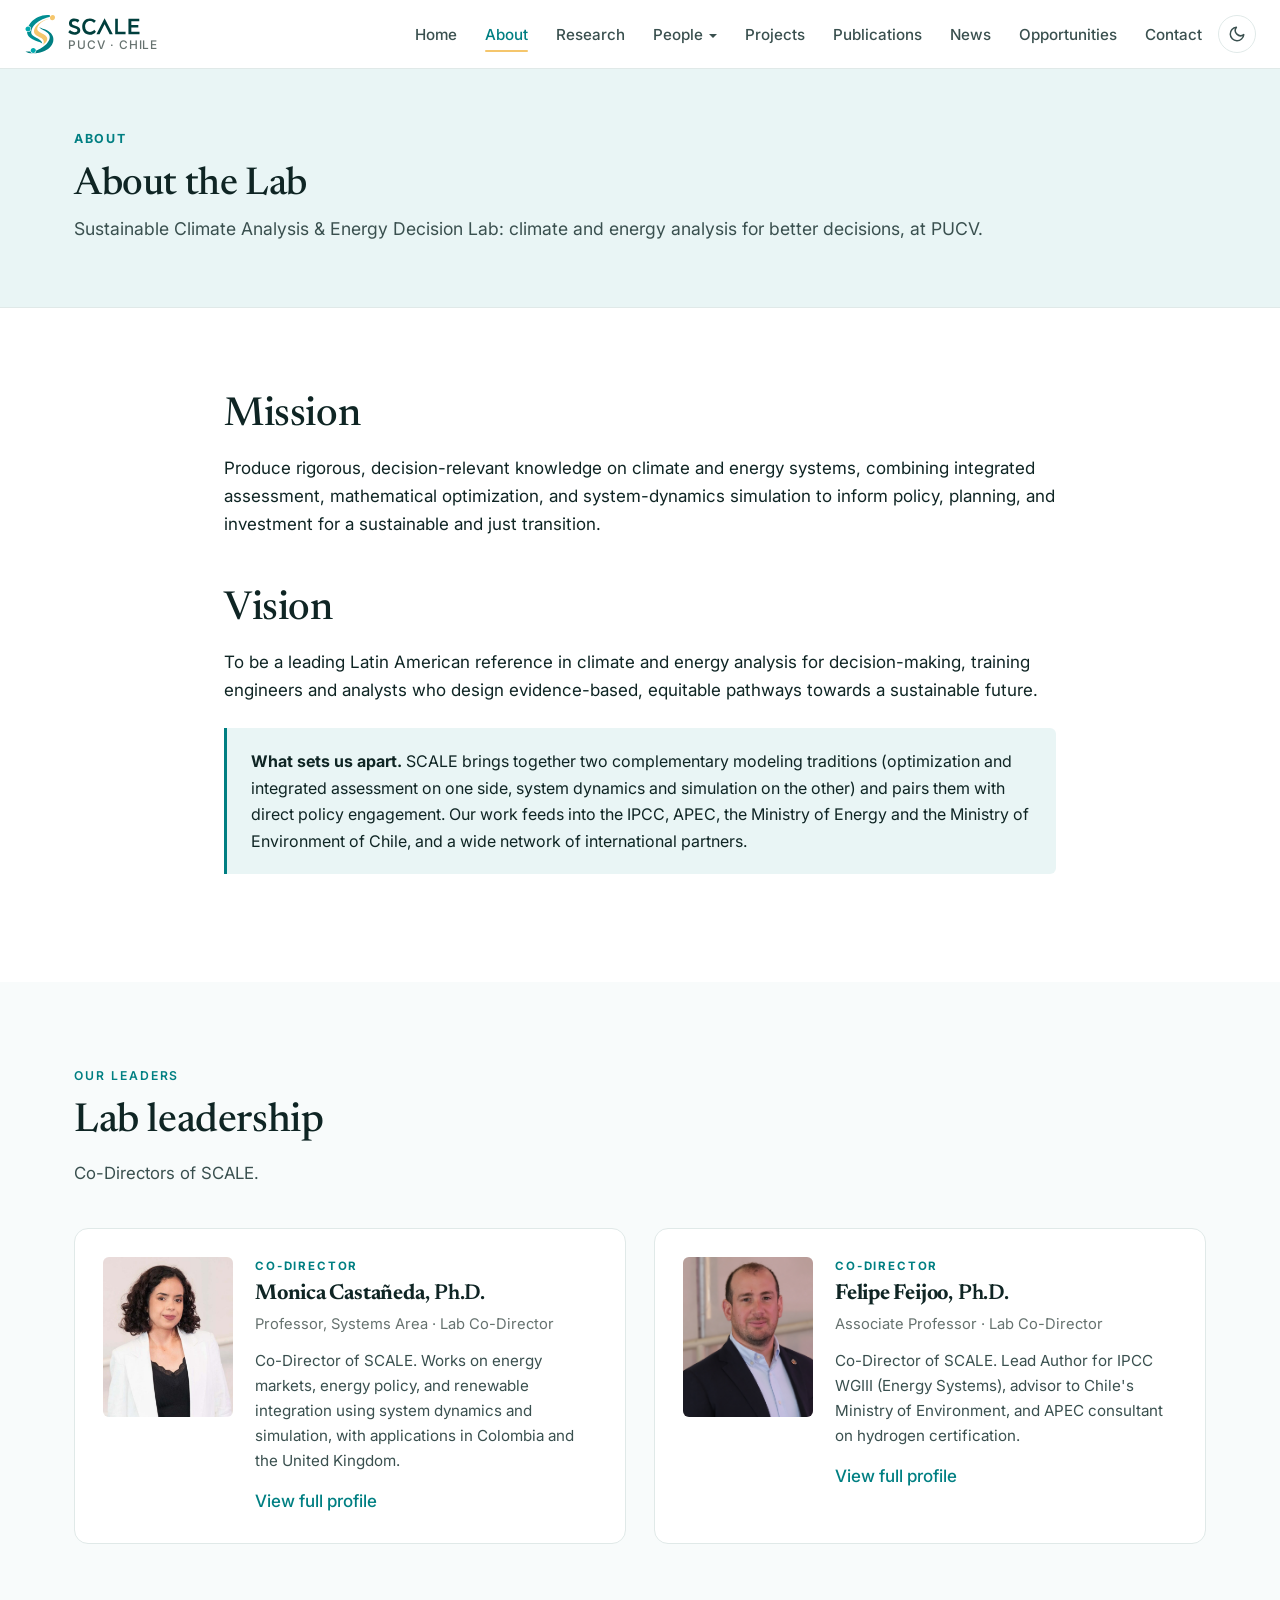
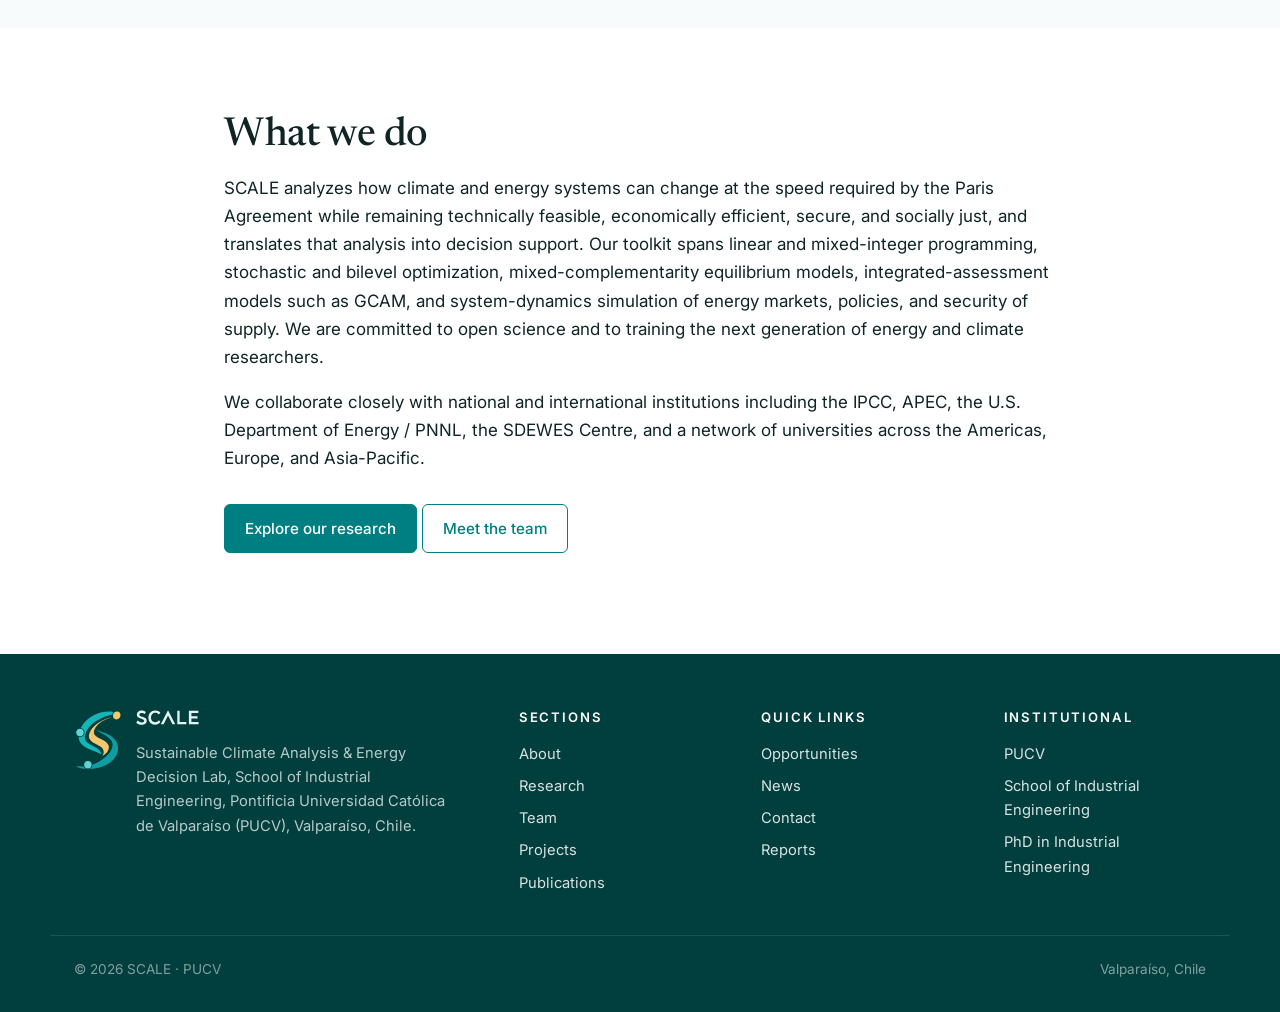
==== about.html @ 0c789cd9 "Compact collaborator/visiting cards; simplify Joaquín's title" ====
<!DOCTYPE html>
<html lang="en">
<head>
  <meta charset="UTF-8" />
  <meta http-equiv="X-UA-Compatible" content="IE=edge" />
  <meta name="viewport" content="width=device-width, initial-scale=1.0" />
  <script>/* Apply the saved or system theme before first paint */(function(){var t;try{t=localStorage.getItem("scale-theme")}catch(e){}if(t!=="light"&&t!=="dark"){t=window.matchMedia&&matchMedia("(prefers-color-scheme: dark)").matches?"dark":"light"}document.documentElement.setAttribute("data-theme",t)})();</script>
  <title>About | SCALE</title>
  <meta name="description" content="About SCALE (Sustainable Climate Analysis &amp; Energy Decision Lab): mission, vision, and leadership." />
  <link rel="icon" type="image/svg+xml" href="assets/images/favicon.svg" />
  <link rel="icon" type="image/png" sizes="32x32" href="assets/images/favicon-32.png" />
  <link rel="apple-touch-icon" href="assets/images/apple-touch-icon.png" />
  <link rel="preconnect" href="https://fonts.googleapis.com" />
  <link rel="preconnect" href="https://fonts.gstatic.com" crossorigin />
  <link href="https://fonts.googleapis.com/css2?family=Newsreader:ital,opsz,wght@0,6..72,400;0,6..72,500;0,6..72,600;1,6..72,400&family=Inter:wght@300;400;500;600;700&family=JetBrains+Mono:wght@400;500&display=swap" rel="stylesheet" />
  <link rel="stylesheet" href="assets/css/style.css?v=20261020b" />
</head>
<body>
<header class="site-header" id="top">
  <nav class="nav" aria-label="Primary">
    <a class="nav-brand" href="index.html">
      <img class="brand-logo only-light" src="assets/images/logo-mark.svg" alt="" aria-hidden="true" /><img class="brand-logo only-dark" src="assets/images/logo-mark-dark.svg" alt="" aria-hidden="true" />
      <span class="brand-block">
        <span class="brand-name"><img class="brand-wordmark only-light" src="assets/images/wordmark.svg" alt="SCALE" /><img class="brand-wordmark only-dark" src="assets/images/wordmark-dark.svg" alt="SCALE" /></span>
        <span class="brand-sub">PUCV · Chile</span>
      </span>
    </a>
    <button class="nav-toggle" id="nav-toggle" aria-expanded="false" aria-controls="nav-menu" aria-label="Open menu">
      <span></span><span></span><span></span>
    </button>
    <ul class="nav-menu" id="nav-menu">
      <li><a href="index.html">Home</a></li>
      <li><a href="about.html">About</a></li>
      <li><a href="research.html">Research</a></li>
      <li class="has-sub"><a href="team.html" aria-haspopup="true">People<span class="caret" aria-hidden="true"></span></a>
        <ul class="nav-sub">
          <li><a href="team.html">Team</a></li>
          <li><a href="team.html?view=collaborators">Collaborators</a></li>
          <li><a href="team.html?view=visiting">Visiting</a></li>
        </ul>
      </li>
      <li><a href="projects.html">Projects</a></li>
      <li><a href="publications.html">Publications</a></li>
      <li><a href="news.html">News</a></li>
      <li><a href="opportunities.html">Opportunities</a></li>
      <li><a href="contact.html">Contact</a></li>
    </ul>
  </nav>
</header>
<main>
<section class="detail-hero"><div class="container">
  <p class="profile-eyebrow">About</p>
  <h1 class="profile-name">About the Lab</h1>
  <p class="profile-title">Sustainable Climate Analysis &amp; Energy Decision Lab: climate and energy analysis for better decisions, at PUCV.</p>
</div></section>

<section class="section"><div class="container container-narrow">
  <h2 class="section-title">Mission</h2>
  <p>Produce rigorous, decision-relevant knowledge on climate and energy systems,
     combining integrated assessment, mathematical optimization, and system-dynamics
     simulation to inform policy, planning, and investment for a sustainable and just
     transition.</p>

  <h2 class="section-title" style="margin-top:48px">Vision</h2>
  <p>To be a leading Latin American reference in climate and energy analysis for
     decision-making, training engineers and analysts who design evidence-based,
     equitable pathways towards a sustainable future.</p>

  <div class="callout">
    <strong>What sets us apart.</strong> SCALE brings together two complementary
    modeling traditions (optimization and integrated assessment on one side, system
    dynamics and simulation on the other) and pairs them with direct policy engagement. Our work feeds into the IPCC, APEC, the Ministry of Energy
    and the Ministry of Environment of Chile, and a wide network of international partners.
  </div>
</div></section>

<section class="section section-alt"><div class="container">
  <div class="section-head">
    <p class="section-eyebrow">Our leaders</p>
    <h2 class="section-title">Lab leadership</h2>
    <p class="section-sub">Co-Directors of SCALE.</p>
  </div>
  <div id="leadership" class="leadership"></div>
</div></section>

<section class="section"><div class="container container-narrow">
  <h2 class="section-title">What we do</h2>
  <p>SCALE analyzes how climate and energy systems can change at the speed required by
     the Paris Agreement while remaining technically feasible, economically efficient,
     secure, and socially just, and translates that analysis into decision support. Our
     toolkit spans linear and mixed-integer programming, stochastic and bilevel
     optimization, mixed-complementarity equilibrium models, integrated-assessment models
     such as GCAM, and system-dynamics simulation of energy markets, policies, and security
     of supply. We are committed
     to open science and to training the next generation of energy and climate
     researchers.</p>
  <p>We collaborate closely with national and international institutions including the
     IPCC, APEC, the U.S. Department of Energy / PNNL, the SDEWES Centre, and a network
     of universities across the Americas, Europe, and Asia-Pacific.</p>
  <p style="margin-top:32px">
    <a class="btn btn-primary" href="research.html">Explore our research</a>
    <a class="btn" href="team.html">Meet the team</a>
  </p>
</div></section>
</main>
<footer class="site-footer">
  <div class="container footer-grid">
    <div class="footer-brand">
      <img class="footer-logo" src="assets/images/logo-mark-dark.svg" alt="" aria-hidden="true" />
      <div>
        <h3><img class="footer-wordmark" src="assets/images/wordmark-dark.svg" alt="SCALE" /></h3>
        <p>Sustainable Climate Analysis &amp; Energy Decision Lab, School of Industrial Engineering, Pontificia Universidad Católica de Valparaíso (PUCV), Valparaíso, Chile.</p>
      </div>
    </div>
    <div>
      <h3>Sections</h3>
      <ul class="foot-links">
        <li><a href="about.html">About</a></li>
        <li><a href="research.html">Research</a></li>
        <li><a href="team.html">Team</a></li>
        <li><a href="projects.html">Projects</a></li>
        <li><a href="publications.html">Publications</a></li>
      </ul>
    </div>
    <div>
      <h3>Quick links</h3>
      <ul class="foot-links">
        <li><a href="opportunities.html">Opportunities</a></li>
        <li><a href="news.html">News</a></li>
        <li><a href="contact.html">Contact</a></li>
        <li><a href="reports.html">Reports</a></li>
      </ul>
    </div>
    <div>
      <h3>Institutional</h3>
      <ul class="foot-links">
        <li><a href="https://www.pucv.cl/" target="_blank" rel="noopener">PUCV</a></li>
        <li><a href="http://eii.pucv.cl/" target="_blank" rel="noopener">School of Industrial Engineering</a></li>
        <li><a href="https://eii.pucv.cl/estudia-con-nosotros/postgrado/doctorado-en-ingenieria-industrial/" target="_blank" rel="noopener">PhD in Industrial Engineering</a></li>
      </ul>
    </div>
  </div>
  <div class="container foot-bottom">
    <span>© <span id="year"></span> SCALE · PUCV</span>
    <span>Valparaíso, Chile</span>
  </div>
</footer>
<a href="#top" class="to-top" id="to-top" aria-label="Back to top">↑</a>
<script src="assets/js/main.js?v=20261020b"></script>
<script src="assets/js/renderers.js?v=20261020b"></script><script>ECSRender.leadership("#leadership");</script>
</body></html>
---- assets/css/style.css ----
/* =========================================================================
   SCALE — main stylesheet
   Modern · minimalist · academic. Palette taken from the SCALE logo:
   deep teal ink, turquoise ribbons and a gold accent. No frameworks;
   vanilla CSS only.
   ========================================================================= */

:root {
  /* Brand palette — pulled from the SCALE logo */
  --brand:        #007F82;     /* turquoise (lower ribbon) — links, buttons */
  --brand-700:    #005E61;     /* hover / dark */
  --brand-900:    #003F3D;     /* deep teal from the wordmark — footer, ink */
  --brand-bright: #00AAAE;     /* light turquoise (nodes) — decorative only */
  --brand-50:     #E9F5F5;     /* tinted backgrounds */
  --brand-100:    #CDE9E9;
  --gold:         #F5C66C;     /* gold ribbon — decorative accents */
  --accent:       #00686B;     /* secondary teal for tags / pills */
  --accent-amber: #8C6214;     /* darkened gold, readable as text on white */

  /* Neutrals (slightly teal-tinted) */
  --ink:          #0F2524;     /* body copy */
  --ink-soft:     #3A504F;     /* secondary copy */
  --ink-muted:    #66726F;
  --line:         #E0E9E8;
  --bg:           #FFFFFF;
  --bg-alt:       #F8FBFB;
  --bg-tint:      #F2F7F7;

  /* Surfaces that need their own value in dark mode */
  --on-brand:     #FFFFFF;     /* text on brand-coloured buttons */
  --header-bg:    rgba(255,255,255,0.96);
  --footer-bg:    var(--brand-900);
  --code-bg:      #0F2524;
  --code-ink:     #E1ECEB;
  --status-active: #0E6B45;

  /* Typography */
  --serif: "Newsreader", Georgia, "Times New Roman", serif;
  --sans:  "Inter", -apple-system, BlinkMacSystemFont, "Segoe UI", Roboto, Oxygen, Cantarell, sans-serif;
  --mono:  "JetBrains Mono", ui-monospace, SFMono-Regular, Menlo, monospace;

  /* Layout */
  --container: 1180px;
  --container-narrow: 880px;
  --radius: 6px;
  --radius-lg: 14px;
  --shadow-sm: 0 1px 2px rgba(15, 37, 36, 0.04), 0 1px 3px rgba(15, 37, 36, 0.06);
  --shadow:    0 4px 14px rgba(15, 37, 36, 0.06), 0 1px 3px rgba(15, 37, 36, 0.04);
}

/* Dark theme. The inline script in each page's <head> sets data-theme on
   <html> from the visitor's saved choice or their system preference. */
:root[data-theme="dark"] {
  color-scheme: dark;
  --brand:        #3CC2C5;
  --brand-700:    #7BD9DB;
  --brand-50:     #12302F;
  --brand-100:    #1C4443;
  --accent:       #5FD3D5;
  --accent-amber: #F5C66C;

  --ink:          #E3EEED;
  --ink-soft:     #B4C6C4;
  --ink-muted:    #8DA19F;
  --line:         #233A39;
  --bg:           #0E1A1A;
  --bg-alt:       #112120;
  --bg-tint:      #172A29;

  --on-brand:     #062625;
  --header-bg:    rgba(14,26,26,0.94);
  --footer-bg:    #072423;
  --code-bg:      #071312;
  --code-ink:     #D5E6E4;
  --status-active: #5FD39A;

  --shadow-sm: 0 1px 2px rgba(0,0,0,0.30), 0 1px 3px rgba(0,0,0,0.25);
  --shadow:    0 4px 14px rgba(0,0,0,0.35), 0 1px 3px rgba(0,0,0,0.25);
}
:root { color-scheme: light; }

/* Dark-mode tweaks for a few decorative surfaces. */
:root[data-theme="dark"] .self { background: linear-gradient(transparent 62%, rgba(60,194,197,0.22) 62%); }
:root[data-theme="dark"] .hero-art-circle { background: radial-gradient(circle at 35% 30%, rgba(20,181,184,0.16), transparent 62%); }
:root[data-theme="dark"] .hero-art-circle::before,
:root[data-theme="dark"] .hero-art-circle::after { border-color: rgba(60,194,197,0.22); }

/* Logo artwork: each image exists in a light and a dark version. */
.only-dark { display: none !important; }
:root[data-theme="dark"] .only-light { display: none !important; }
:root[data-theme="dark"] .only-dark  { display: block !important; }

/* =========================================================================
   Reset & base
   ========================================================================= */
* { box-sizing: border-box; }
html { -webkit-text-size-adjust: 100%; scroll-behavior: smooth; }
body {
  margin: 0;
  background: var(--bg);
  color: var(--ink);
  font-family: var(--sans);
  font-size: 17px;
  line-height: 1.65;
  -webkit-font-smoothing: antialiased;
  text-rendering: optimizeLegibility;
}
img { max-width: 100%; display: block; }
a { color: var(--brand); text-decoration: none; transition: color 0.15s ease; }
a:hover { color: var(--brand-700); text-decoration: underline; text-underline-offset: 3px; }
button { font: inherit; cursor: pointer; }
code, pre { font-family: var(--mono); font-size: 0.92em; }
code { background: var(--bg-tint); padding: 0.1em 0.4em; border-radius: 3px; }

h1, h2, h3, h4, h5 {
  font-family: var(--serif);
  font-weight: 500;
  letter-spacing: -0.01em;
  color: var(--ink);
  line-height: 1.2;
  margin: 0 0 0.5em;
}
h1 { font-size: clamp(2.2rem, 4.2vw + 0.5rem, 3.6rem); font-weight: 500; }
h2 { font-size: clamp(1.7rem, 2vw + 0.7rem, 2.3rem); }
h3 { font-size: clamp(1.25rem, 0.7vw + 1rem, 1.5rem); font-weight: 600; }
h4 { font-size: 1.1rem; font-weight: 600; }
p { margin: 0 0 1em; }

.container { max-width: var(--container); margin: 0 auto; padding: 0 24px; }
.container-narrow { max-width: var(--container-narrow); margin: 0 auto; padding: 0 24px; }

/* In-prose bold for the lab leadership names. The JS adds <strong class="lead-name"> too. */
.lead-name, strong.lead-name { font-weight: 700; color: var(--ink); }

/* =========================================================================
   Site header / nav
   ========================================================================= */
.site-header {
  position: sticky; top: 0; z-index: 60;
  background: var(--header-bg);
  backdrop-filter: saturate(140%) blur(8px);
  -webkit-backdrop-filter: saturate(140%) blur(8px);
  border-bottom: 1px solid var(--line);
}
.nav {
  display: flex; align-items: center; justify-content: space-between;
  gap: 16px; padding: 14px 24px;
}
.nav-brand {
  display: flex; align-items: center; gap: 12px;
  color: var(--ink); text-decoration: none;
}
.nav-brand:hover { text-decoration: none; color: var(--brand); }
.brand-logo { width: 32px; height: 40px; flex: 0 0 32px; }
.brand-block { display: flex; flex-direction: column; line-height: 1.15; }
.brand-name {
  font-family: var(--sans); font-weight: 700;
  font-size: 1.15rem; letter-spacing: 0.12em; color: var(--brand-900);
}
.brand-wordmark { display: block; height: 17px; width: auto; margin: 2px 0 4px; }
.brand-sub {
  font-size: 0.74rem; color: var(--ink-muted); letter-spacing: 0.08em;
  text-transform: uppercase; font-weight: 500;
}

.nav-menu {
  order: 2;
  display: flex; gap: 28px; list-style: none; margin: 0 0 0 auto; padding: 0;
}
.nav-menu a {
  color: var(--ink-soft); font-weight: 500; font-size: 0.95rem;
  padding: 6px 0; position: relative;
  text-decoration: none;
}
.nav-menu a:hover { color: var(--brand); }
.nav-menu a.is-active { color: var(--brand); }
.nav-menu a.is-active::after {
  content: ""; position: absolute; left: 0; right: 0; bottom: -2px;
  height: 2px; background: var(--gold); border-radius: 2px;
}
/* "People" dropdown (Team / Collaborators / Visiting) */
.nav-menu .has-sub { position: relative; }
.nav-menu .caret {
  display: inline-block; margin-left: 6px; vertical-align: 2px;
  border: 4px solid transparent; border-top-color: currentColor; border-bottom: 0;
}
.nav-sub {
  position: absolute; top: calc(100% + 10px); left: -16px; z-index: 60;
  min-width: 180px; margin: 0; padding: 8px 0; list-style: none;
  background: var(--bg); border: 1px solid var(--line); border-radius: 8px;
  box-shadow: var(--shadow-sm);
  opacity: 0; visibility: hidden; transform: translateY(4px);
  transition: opacity 0.15s ease, transform 0.15s ease, visibility 0.15s;
}
.nav-sub::before {
  content: ""; position: absolute; left: 0; right: 0; top: -12px; height: 12px;
}
.has-sub:hover > .nav-sub,
.has-sub:focus-within > .nav-sub { opacity: 1; visibility: visible; transform: none; }
.nav-menu .nav-sub a { display: block; padding: 8px 16px; white-space: nowrap; }
.nav-menu .nav-sub a.is-active::after { display: none; }

.theme-toggle {
  order: 3;
  width: 38px; height: 38px; flex: 0 0 38px;
  display: grid; place-items: center; padding: 0;
  background: transparent; color: var(--ink-soft);
  border: 1px solid var(--line); border-radius: 50%;
  transition: color 0.15s ease, border-color 0.15s ease, background 0.15s ease;
}
.theme-toggle:hover { color: var(--brand); border-color: var(--brand); }
.theme-toggle svg { width: 18px; height: 18px; }
.theme-toggle .icon-sun { display: none; }
:root[data-theme="dark"] .theme-toggle .icon-sun  { display: block; }
:root[data-theme="dark"] .theme-toggle .icon-moon { display: none; }

.nav-toggle {
  display: none; width: 38px; height: 38px;
  background: transparent; border: 1px solid var(--line); border-radius: 6px;
  padding: 0; align-items: center; justify-content: center;
}
.nav-toggle span {
  display: block; width: 18px; height: 2px; background: var(--ink); margin: 2px 0;
}

@media (max-width: 900px) {
  .nav-toggle { display: flex; flex-direction: column; order: 1; }
  .theme-toggle { order: 0; margin-left: auto; }
  .nav-menu {
    position: absolute; top: 100%; left: 0; right: 0;
    flex-direction: column; gap: 0; padding: 8px 0;
    background: var(--bg); border-bottom: 1px solid var(--line);
    box-shadow: var(--shadow-sm);
    transform: translateY(-12px); opacity: 0; pointer-events: none;
    transition: opacity 0.15s ease, transform 0.15s ease;
  }
  .nav-menu.open { opacity: 1; transform: translateY(0); pointer-events: auto; }
  .nav-menu li { border-top: 1px solid var(--line); }
  .nav-menu a { display: block; padding: 14px 24px; }
  .nav-sub {
    position: static; min-width: 0; padding: 0;
    background: transparent; border: 0; border-radius: 0; box-shadow: none;
    opacity: 1; visibility: visible; transform: none;
  }
  .nav-sub::before { display: none; }
  .nav-menu .nav-sub a { padding: 12px 24px 12px 44px; }
}

/* =========================================================================
   Hero
   ========================================================================= */
.hero {
  position: relative;
  padding: 88px 0 72px;
  overflow: hidden;
  background:
    linear-gradient(180deg, var(--brand-50) 0%, transparent 80%),
    radial-gradient(1200px 500px at 90% -10%, rgba(0, 127, 130, 0.10), transparent 70%);
}
.hero-grid {
  display: grid;
  grid-template-columns: minmax(0, 1.4fr) minmax(0, 1fr);
  gap: 60px; align-items: center;
}
.hero-eyebrow {
  display: inline-flex; align-items: center; gap: 8px;
  font-size: 0.78rem; letter-spacing: 0.14em; text-transform: uppercase;
  color: var(--brand); font-weight: 600;
  background: rgba(0,127,130,0.07); padding: 6px 12px; border-radius: 999px;
  margin-bottom: 22px;
}
.hero-eyebrow::before {
  content: ""; width: 6px; height: 6px; border-radius: 50%; background: var(--gold);
}
.hero h1 {
  font-size: clamp(2.4rem, 4.8vw, 3.8rem);
  letter-spacing: -0.02em; margin: 0 0 16px;
}
.hero-wordmark { display: block; height: 0.82em; width: auto; margin-bottom: 4px; }
.hero h1 .lab-mark {
  color: var(--brand); display: block;
  font-size: 0.46em; line-height: 1.25; letter-spacing: -0.005em; margin-top: 10px;
}
.hero-lede {
  font-size: 1.18rem; color: var(--ink-soft); margin-bottom: 28px;
  max-width: 56ch;
}
.hero-actions { display: flex; flex-wrap: wrap; gap: 12px; }
.hero-art {
  display: flex; align-items: center; justify-content: center;
  position: relative;
}
.hero-art-circle {
  width: min(420px, 100%); aspect-ratio: 1; border-radius: 50%;
  background: radial-gradient(circle at 35% 30%, rgba(245,198,108,0.22), transparent 60%);
  display: grid; place-items: center;
  position: relative;
}
.hero-art-circle::before, .hero-art-circle::after {
  content: ""; position: absolute; inset: 0; border-radius: 50%;
  border: 1px solid rgba(0,127,130,0.18);
}
.hero-art-circle::after { inset: -28px; border-style: dashed; opacity: 0.6; }
.hero-art-logo { width: 62%; height: 62%; object-fit: contain; }

@media (max-width: 880px) {
  .hero { padding: 56px 0 48px; }
  .hero-grid { grid-template-columns: 1fr; gap: 36px; }
  .hero-art-circle { width: min(280px, 80%); }
}

/* =========================================================================
   Buttons
   ========================================================================= */
.btn {
  display: inline-flex; align-items: center; gap: 8px;
  padding: 11px 20px; border-radius: var(--radius);
  background: transparent; color: var(--brand);
  border: 1px solid var(--brand); font-weight: 500; font-size: 0.95rem;
  text-decoration: none;
  transition: background 0.15s ease, color 0.15s ease, transform 0.15s ease;
}
.btn:hover { background: var(--brand); color: var(--on-brand); text-decoration: none; }
.btn-primary { background: var(--brand); color: var(--on-brand); }
.btn-primary:hover { background: var(--brand-700); color: var(--on-brand); }
.btn-ghost { border-color: var(--line); color: var(--ink-soft); }
.btn-ghost:hover { background: var(--bg-tint); color: var(--ink); border-color: var(--ink-soft); }
.btn-sm { padding: 8px 14px; font-size: 0.88rem; }

/* =========================================================================
   Sections
   ========================================================================= */
.section { padding: 84px 0; }
.section-alt { background: var(--bg-alt); }
.section-tint { background: var(--brand-50); }
.section-head { margin-bottom: 40px; max-width: 760px; }
.section-eyebrow {
  font-size: 0.76rem; letter-spacing: 0.16em; text-transform: uppercase;
  color: var(--brand); font-weight: 600; margin: 0 0 12px;
}
.section-title {
  margin: 0 0 14px; font-size: clamp(1.8rem, 2vw + 0.9rem, 2.5rem);
}
.section-sub { color: var(--ink-soft); font-size: 1.05rem; max-width: 70ch; }
.sub-title {
  font-family: var(--serif); font-weight: 600; font-size: 1.35rem;
  margin: 32px 0 16px; color: var(--ink);
}

@media (max-width: 700px) {
  .section { padding: 60px 0; }
}

/* =========================================================================
   Stats strip
   ========================================================================= */
.stats {
  display: grid; grid-auto-flow: column; grid-auto-columns: 1fr;
  gap: 0; border-top: 1px solid var(--line); border-bottom: 1px solid var(--line);
  background: var(--bg);
}
.stat {
  padding: 28px 20px; text-align: center; border-right: 1px solid var(--line);
}
.stat:last-child { border-right: none; }
.stat-value {
  font-family: var(--serif); font-size: 2.2rem; font-weight: 600;
  color: var(--brand); line-height: 1;
}
.stat-label {
  margin-top: 8px; font-size: 0.82rem; color: var(--ink-muted);
  letter-spacing: 0.04em; text-transform: uppercase;
}
@media (max-width: 700px) {
  .stats { grid-template-columns: repeat(2, 1fr); grid-auto-flow: row; }
  .stat:nth-child(2n) { border-right: none; }
  .stat:not(:nth-last-child(-n+2)) { border-bottom: 1px solid var(--line); }
}

/* =========================================================================
   Cards (research areas, projects, members)
   ========================================================================= */
.cards {
  display: grid; grid-template-columns: repeat(auto-fit, minmax(280px, 1fr));
  gap: 24px;
}
.team-section .cards { grid-template-columns: repeat(auto-fill, minmax(280px, 1fr)); }
.cards.cols-3 { grid-template-columns: repeat(3, 1fr); }
.cards.cols-2 { grid-template-columns: repeat(2, 1fr); }
@media (max-width: 900px) { .cards.cols-3, .cards.cols-2 { grid-template-columns: 1fr; } }

.card {
  background: var(--bg);
  border: 1px solid var(--line);
  border-radius: var(--radius-lg);
  padding: 26px;
  transition: transform 0.18s ease, box-shadow 0.18s ease, border-color 0.18s ease;
  display: flex; flex-direction: column;
  position: relative; overflow: hidden;
}
.card:hover { box-shadow: var(--shadow); transform: translateY(-2px); border-color: var(--brand-100); }
.card a { color: inherit; }
.card a:hover { text-decoration: none; color: var(--brand); }

.card h4 {
  font-family: var(--serif); font-size: 1.25rem; font-weight: 600;
  margin: 6px 0 10px; line-height: 1.3;
}
.card p { color: var(--ink-soft); font-size: 0.97rem; margin: 0 0 12px; }

.card-meta { display: flex; align-items: center; gap: 10px; flex-wrap: wrap; }
.tag {
  display: inline-flex; align-items: center;
  font-size: 0.72rem; font-weight: 600; letter-spacing: 0.06em; text-transform: uppercase;
  color: var(--brand); background: var(--brand-50);
  padding: 4px 10px; border-radius: 999px;
}
.tag.tag-accent { color: var(--accent); background: rgba(0, 104, 107, 0.10); }
.tag.tag-amber  { color: var(--accent-amber); background: rgba(245, 198, 108, 0.24); }
.tag.tag-neutral { color: var(--ink-muted); background: var(--bg-tint); }

.status {
  font-size: 0.72rem; font-weight: 600; padding: 3px 10px; border-radius: 999px;
  letter-spacing: 0.05em; text-transform: uppercase;
}
.status-active   { color: var(--status-active); background: rgba(14, 107, 69, 0.10); }
.status-done     { color: var(--ink-muted); background: var(--bg-tint); }
.status-review   { color: var(--accent-amber); background: rgba(245, 198, 108, 0.24); }
.status-example  { color: #6B5B95; background: rgba(107, 91, 149, 0.10); }

.pill {
  display: inline-flex; align-items: center;
  font-size: 0.72rem; font-weight: 600;
  padding: 3px 8px; border-radius: 4px;
  background: var(--bg-tint); color: var(--ink-muted);
  border: 1px solid var(--line);
}
.pill.deg-phd { color: var(--brand); background: var(--brand-50); border-color: var(--brand-100); }
.pill.deg-msc { color: var(--accent); background: rgba(0, 104, 107, 0.08); border-color: rgba(0, 104, 107, 0.20); }

.card .card-foot {
  margin-top: auto; padding-top: 14px;
  display: flex; gap: 14px; align-items: center;
}
.card .readmore {
  display: inline-flex; align-items: center; gap: 4px;
  color: var(--brand); font-weight: 500; font-size: 0.9rem;
  text-decoration: none;
}
.card .readmore:hover { color: var(--brand-700); }
.card .readmore::after { content: "→"; transition: transform 0.15s ease; }
.card:hover .readmore::after { transform: translateX(3px); }

/* Research-area cards: a small accent stripe at the top */
.area-card { border-top: 3px solid var(--brand); padding-top: 22px; }
.area-card .area-count {
  font-size: 0.85rem; color: var(--ink-muted); margin-bottom: 8px;
}

/* Project cards */
.project-card .card-head-top {
  display: flex; justify-content: space-between; align-items: flex-start;
  gap: 12px; margin-bottom: 8px;
}
.project-card .card-src { font-size: 0.85rem; color: var(--ink-muted); margin: 0 0 8px; }
.project-card .card-tagline {
  font-size: 0.97rem; color: var(--ink); font-weight: 500;
  margin: 0 0 10px; line-height: 1.45;
}
.project-card .card-abstract {
  font-size: 0.9rem; color: var(--ink-soft); margin: 0 0 8px;
  line-height: 1.55;
}
.project-card .card-team-count {
  font-size: 0.82rem; color: var(--ink-muted);
  margin: 8px 0 0; padding-top: 8px;
  border-top: 1px dashed var(--line);
}
.project-card .card-team-count strong { color: var(--brand); }

/* Research-area cards */
.area-card .area-tagline {
  font-size: 0.97rem; color: var(--ink); font-weight: 500;
  margin: 0 0 10px; line-height: 1.45;
}
.area-card .area-desc {
  font-size: 0.9rem; color: var(--ink-soft); margin: 0 0 12px;
  line-height: 1.55;
}
.area-card .area-methods {
  margin: 8px 0 4px; padding-top: 10px;
  border-top: 1px dashed var(--line);
  font-size: 0.82rem;
}
.area-card .area-methods-label {
  display: block; color: var(--ink-muted); font-weight: 600;
  letter-spacing: 0.04em; text-transform: uppercase;
  font-size: 0.72rem; margin-bottom: 6px;
}

/* Member cards — extra fields for students/alumni */
.member-card .member-thesis {
  font-size: 0.85rem; color: var(--ink-soft);
  margin: 10px 0 6px; line-height: 1.5;
  padding-top: 10px; border-top: 1px dashed var(--line);
  text-align: left;
}
.member-card .member-thesis strong { color: var(--ink); }
.member-card .member-now {
  font-size: 0.82rem; color: var(--ink-muted);
  margin: 6px 0 0; line-height: 1.5; text-align: left;
}
.member-card .member-now strong { color: var(--brand); }
.member-card .member-topics {
  font-size: 0.82rem; color: var(--ink-muted);
  margin: 8px 0 0; padding-top: 8px;
  border-top: 1px dashed var(--line);
}

/* Member cards */
.member-card { text-align: center; padding: 24px 20px; }
.member-photo {
  width: 110px; height: 110px; border-radius: 50%; object-fit: cover;
  margin: 0 auto 14px; background: var(--bg-tint);
  border: 2px solid var(--brand-50);
}
.member-photo-fallback {
  display: grid; place-items: center; color: var(--brand);
  font-family: var(--serif); font-size: 2.2rem; font-weight: 500;
}
.member-card h4 { margin: 4px 0 4px; font-size: 1.1rem; }
.member-role {
  font-size: 0.78rem; letter-spacing: 0.06em; text-transform: uppercase;
  color: var(--ink-muted); font-weight: 600;
}
.member-affil { font-size: 0.88rem; color: var(--ink-soft); margin-top: 8px; }

/* Compact cards (Collaborators / Visiting views) */
.team-section .cards.cards-compact {
  grid-template-columns: repeat(auto-fill, minmax(200px, 1fr)); gap: 16px;
}
.cards-compact .member-card { padding: 16px 14px; }
.cards-compact .member-photo { width: 64px; height: 64px; margin-bottom: 10px; }
.cards-compact .member-photo-fallback { font-size: 1.4rem; }
.cards-compact .member-card h4 { font-size: 0.98rem; }
.cards-compact .member-role { font-size: 0.7rem; }
.cards-compact .member-affil { font-size: 0.8rem; margin-top: 6px; }
.cards-compact .member-card .member-topics { font-size: 0.76rem; }
.cards-compact .card-foot { padding-top: 10px; }
.cards-compact .readmore { font-size: 0.82rem; }

/* =========================================================================
   Leadership block (home)
   ========================================================================= */
.leadership {
  display: grid; grid-template-columns: repeat(2, 1fr); gap: 28px;
}
@media (max-width: 800px) { .leadership { grid-template-columns: 1fr; } }
.leader {
  display: grid; grid-template-columns: 130px 1fr; gap: 22px;
  padding: 28px; border: 1px solid var(--line); border-radius: var(--radius-lg);
  background: var(--bg);
}
.leader-photo {
  width: 130px; height: 160px; border-radius: var(--radius);
  object-fit: cover; background: var(--bg-tint);
}
.leader-photo-fallback {
  display: grid; place-items: center;
  font-family: var(--serif); color: var(--brand);
  font-size: 2.6rem; font-weight: 500;
}
.leader-role {
  font-size: 0.72rem; letter-spacing: 0.16em; text-transform: uppercase;
  color: var(--brand); font-weight: 700; margin: 0 0 6px;
}
.leader-name { font-size: 1.35rem; font-family: var(--serif); font-weight: 600; margin: 0 0 4px; }
.leader-title { font-size: 0.92rem; color: var(--ink-muted); margin: 0 0 12px; }
.leader-bio { font-size: 0.95rem; color: var(--ink-soft); margin: 0 0 14px; }
.leader a { font-weight: 500; }
@media (max-width: 540px) {
  .leader { grid-template-columns: 1fr; text-align: left; }
  .leader-photo { width: 110px; height: 130px; }
}

/* =========================================================================
   Tabs (publications / projects / supervision filters)
   ========================================================================= */
.tabs {
  display: flex; flex-wrap: wrap; gap: 4px;
  border-bottom: 1px solid var(--line);
  margin-bottom: 24px;
}
.tab {
  background: transparent; border: none;
  padding: 10px 16px; font-size: 0.95rem; color: var(--ink-soft);
  font-weight: 500; border-bottom: 2px solid transparent;
  margin-bottom: -1px; cursor: pointer;
}
.tab:hover { color: var(--brand); }
.tab.is-active { color: var(--brand); border-bottom-color: var(--brand); }
.tabs .grants-count, .tabs .pub-count {
  margin-left: auto; align-self: center;
  font-size: 0.85rem; color: var(--ink-muted);
}

/* =========================================================================
   Publications
   ========================================================================= */
.pub-filters {
  display: flex; flex-wrap: wrap; gap: 12px; align-items: center;
  margin: 14px 0 24px;
}
.pub-filters input, .pub-filters select {
  font: inherit; font-size: 0.95rem; padding: 9px 12px;
  border: 1px solid var(--line); border-radius: var(--radius);
  background: var(--bg); color: var(--ink);
  min-width: 140px;
}
.pub-filters input { flex: 1 1 320px; }
.pub-filters input:focus, .pub-filters select:focus {
  outline: none; border-color: var(--brand); box-shadow: 0 0 0 3px var(--brand-50);
}
.pub-count { font-size: 0.88rem; color: var(--ink-muted); }

.pub-subsection { margin-top: 32px; }
.pub-subsection-note { color: var(--ink-soft); font-size: 0.95rem; margin: -6px 0 16px; }

.pub-year-group { margin-bottom: 22px; }
.pub-year-group h3 {
  font-family: var(--sans); font-size: 0.85rem; font-weight: 700;
  color: var(--ink-muted); letter-spacing: 0.12em; text-transform: uppercase;
  border-top: 1px solid var(--line); padding-top: 12px; margin: 0 0 14px;
}
.pub-item {
  border-left: 3px solid var(--line); padding: 8px 0 8px 18px;
  margin-bottom: 14px;
  transition: border-color 0.15s ease;
}
.pub-item.is-open { border-left-color: var(--brand); }
.pub-title { margin: 0 0 4px; }
.pub-title-btn {
  background: none; border: none; padding: 0; text-align: left;
  font-family: var(--serif); font-size: 1.05rem; font-weight: 500;
  color: var(--ink); line-height: 1.4; width: 100%;
  display: flex; align-items: flex-start; gap: 8px;
}
.pub-title-btn:hover { color: var(--brand); }
.pub-caret {
  display: inline-block; width: 18px; flex: 0 0 18px;
  color: var(--ink-muted); font-weight: 600;
}
.pub-authors { margin: 4px 0 2px; font-size: 0.95rem; color: var(--ink-soft); }
.pub-venue   { margin: 0; font-size: 0.9rem; color: var(--ink-muted); }
.pub-venue em { font-style: italic; }
.pub-badges { display: inline-flex; gap: 6px; margin-bottom: 4px; }
.pub-badges .pill { font-size: 0.7rem; padding: 2px 8px; }
.pub-detail { margin-top: 12px; padding: 14px; background: var(--bg-tint); border-radius: var(--radius); }
.pub-abstract { margin: 0 0 8px; font-size: 0.95rem; color: var(--ink-soft); }
.pub-abstract-missing { color: var(--ink-muted); font-style: italic; }
.pub-keywords { margin: 8px 0 12px; }
.pub-keywords .kw {
  display: inline-block; font-size: 0.74rem; color: var(--ink-soft);
  background: var(--bg); padding: 2px 8px; border-radius: 999px;
  margin-right: 4px; margin-bottom: 4px;
  border: 1px solid var(--line);
}
.pub-detail-links { display: flex; flex-wrap: wrap; gap: 14px; margin: 8px 0; font-size: 0.9rem; }
.pub-link { font-weight: 500; }
.pub-links { margin-top: 8px; }
.pub-links button {
  background: var(--bg); border: 1px solid var(--line); border-radius: var(--radius);
  padding: 6px 12px; font-size: 0.85rem; color: var(--ink-soft);
}
.pub-links button:hover { border-color: var(--brand); color: var(--brand); }
.pub-bibtex {
  display: none; margin-top: 8px; background: var(--code-bg); color: var(--code-ink);
  padding: 14px; border-radius: var(--radius); overflow-x: auto;
  font-size: 0.82rem;
}
.pub-bibtex.open { display: block; }
.pub-bibtex pre { margin: 0; white-space: pre; }
.pub-empty, .loading {
  color: var(--ink-muted); font-style: italic; padding: 12px 0;
}
.self {
  font-weight: 700; color: var(--ink);
  background: linear-gradient(transparent 60%, var(--brand-50) 60%);
  padding: 0 2px;
}

/* =========================================================================
   Profile / detail pages (member, project, area)
   ========================================================================= */
.detail-hero {
  background: var(--brand-50);
  padding: 60px 0 48px; border-bottom: 1px solid var(--line);
}
.breadcrumb {
  font-size: 0.85rem; color: var(--ink-muted); margin-bottom: 16px;
}
.breadcrumb a { color: var(--ink-muted); }
.breadcrumb a:hover { color: var(--brand); }

.profile-grid {
  display: grid; grid-template-columns: 220px 1fr; gap: 40px;
  align-items: start; margin-bottom: 8px;
}
@media (max-width: 700px) { .profile-grid { grid-template-columns: 1fr; gap: 24px; } }
.profile-photo {
  width: 220px; height: 280px; border-radius: var(--radius-lg);
  object-fit: cover; background: var(--bg);
  border: 1px solid var(--line);
}
.profile-photo-fallback {
  display: grid; place-items: center;
  font-family: var(--serif); color: var(--brand);
  font-size: 3.6rem; font-weight: 500;
}
.profile-eyebrow {
  font-size: 0.78rem; letter-spacing: 0.14em; text-transform: uppercase;
  color: var(--brand); font-weight: 700;
}
.profile-name { margin: 8px 0 6px; font-size: 2.4rem; font-weight: 500; }
.profile-title { color: var(--ink-soft); font-size: 1.1rem; margin: 0 0 16px; }
.profile-meta {
  display: flex; flex-wrap: wrap; gap: 8px 18px;
  font-size: 0.92rem; color: var(--ink-soft);
  margin-bottom: 16px;
}
.profile-meta strong { color: var(--ink); }

.detail-body {
  display: grid; grid-template-columns: minmax(0, 2fr) minmax(0, 1fr);
  gap: 56px; margin-top: 24px;
}
@media (max-width: 900px) { .detail-body { grid-template-columns: 1fr; gap: 36px; } }
.detail-body h3 { margin-top: 32px; }
.detail-body h3:first-child { margin-top: 0; }
.aside-block {
  background: var(--bg-alt); border: 1px solid var(--line);
  border-radius: var(--radius-lg); padding: 22px;
  margin-bottom: 18px; font-size: 0.95rem;
}
.aside-block h4 {
  font-family: var(--sans); font-size: 0.78rem;
  letter-spacing: 0.14em; text-transform: uppercase;
  color: var(--ink-muted); font-weight: 700; margin: 0 0 10px;
}
.aside-block ul { padding: 0; margin: 0; list-style: none; }
.aside-block li { padding: 4px 0; }
.aside-block li + li { border-top: 1px solid var(--line); }

/* objectives / methodology lists in body */
.bullets { padding-left: 20px; margin: 0 0 16px; }
.bullets li { margin: 6px 0; }

/* =========================================================================
   Footer
   ========================================================================= */
.site-footer {
  background: var(--footer-bg);
  color: rgba(255,255,255,0.72);
  padding: 56px 0 32px;
  margin-top: 0;
}
.site-footer h3 {
  color: #fff; font-family: var(--sans); font-weight: 600;
  font-size: 0.82rem; letter-spacing: 0.14em; text-transform: uppercase;
  margin: 0 0 16px;
}
.site-footer a { color: rgba(255,255,255,0.85); }
.site-footer a:hover { color: #fff; }
.footer-grid {
  display: grid; grid-template-columns: 2fr 1fr 1fr 1fr; gap: 40px;
  padding-bottom: 32px; border-bottom: 1px solid rgba(255,255,255,0.1);
}
@media (max-width: 900px) { .footer-grid { grid-template-columns: 1fr 1fr; } }
@media (max-width: 540px) { .footer-grid { grid-template-columns: 1fr; gap: 28px; } }
.footer-brand {
  display: flex; align-items: flex-start; gap: 14px;
}
.footer-logo { width: 48px; height: 60px; flex: 0 0 48px; }
.footer-wordmark { display: block; height: 15px; width: auto; }
.footer-brand p { color: rgba(255,255,255,0.72); font-size: 0.92rem; margin: 6px 0 0; max-width: 36ch; }
.foot-links { list-style: none; padding: 0; margin: 0; }
.foot-links li { margin-bottom: 8px; font-size: 0.92rem; }
.foot-bottom {
  padding-top: 22px; display: flex; flex-wrap: wrap; gap: 16px;
  justify-content: space-between; font-size: 0.85rem;
  color: rgba(255,255,255,0.5);
}

/* =========================================================================
   Misc
   ========================================================================= */
.to-top {
  position: fixed; right: 20px; bottom: 20px;
  width: 44px; height: 44px; border-radius: 50%;
  background: var(--brand); color: var(--on-brand);
  display: grid; place-items: center;
  text-decoration: none; font-size: 1.2rem;
  box-shadow: var(--shadow);
  opacity: 0; pointer-events: none;
  transition: opacity 0.18s ease, transform 0.18s ease;
}
.to-top:hover { background: var(--brand-700); color: var(--on-brand); text-decoration: none; }
.to-top.visible { opacity: 1; pointer-events: auto; }

.timeline { padding: 0; margin: 0 0 16px; list-style: none; }
.timeline li {
  display: grid; grid-template-columns: 160px 1fr; gap: 22px;
  padding: 12px 0; border-top: 1px solid var(--line);
  font-size: 0.95rem;
}
.tl-when { color: var(--ink-muted); font-weight: 500; }
.tl-what { color: var(--ink); }
@media (max-width: 600px) { .timeline li { grid-template-columns: 1fr; gap: 4px; } }

.divider { border: none; border-top: 1px solid var(--line); margin: 36px 0; }

/* Reveal-on-scroll — only applied to sections that are static in the HTML.
   Dynamically-rendered sections (inside #project-root, #member-root,
   #area-root, #topic-root) are always visible, because the IntersectionObserver
   runs before they exist in the DOM. */
.section { opacity: 0; transform: translateY(12px); transition: opacity 0.5s ease, transform 0.5s ease; }
.section.in-view { opacity: 1; transform: translateY(0); }
.hero { opacity: 1; transform: none; } /* always visible */
#project-root .section,
#member-root  .section,
#area-root    .section,
#topic-root   .section { opacity: 1; transform: none; }

/* Highlighted prose */
.callout {
  padding: 20px 24px; border-left: 3px solid var(--brand);
  background: var(--brand-50); border-radius: 0 var(--radius) var(--radius) 0;
  font-size: 1rem; color: var(--ink);
  margin: 24px 0;
}

/* News / activity items */
.news-item {
  display: grid; grid-template-columns: 140px 1fr; gap: 22px;
  padding: 22px 0; border-top: 1px solid var(--line);
}
.news-item:first-child { border-top: none; padding-top: 0; }
.news-date { color: var(--ink-muted); font-size: 0.88rem; font-weight: 500; }
.news-title { font-family: var(--serif); font-size: 1.2rem; font-weight: 600; margin: 0 0 6px; }
.news-summary { color: var(--ink-soft); font-size: 0.97rem; margin: 0; }
@media (max-width: 600px) { .news-item { grid-template-columns: 1fr; gap: 6px; } }

/* Print-friendly */
@media print {
  .site-header, .site-footer, .to-top, .nav-toggle, .theme-toggle { display: none; }
  body { color: #000; }
  .section { padding: 24px 0; opacity: 1; transform: none; }
}
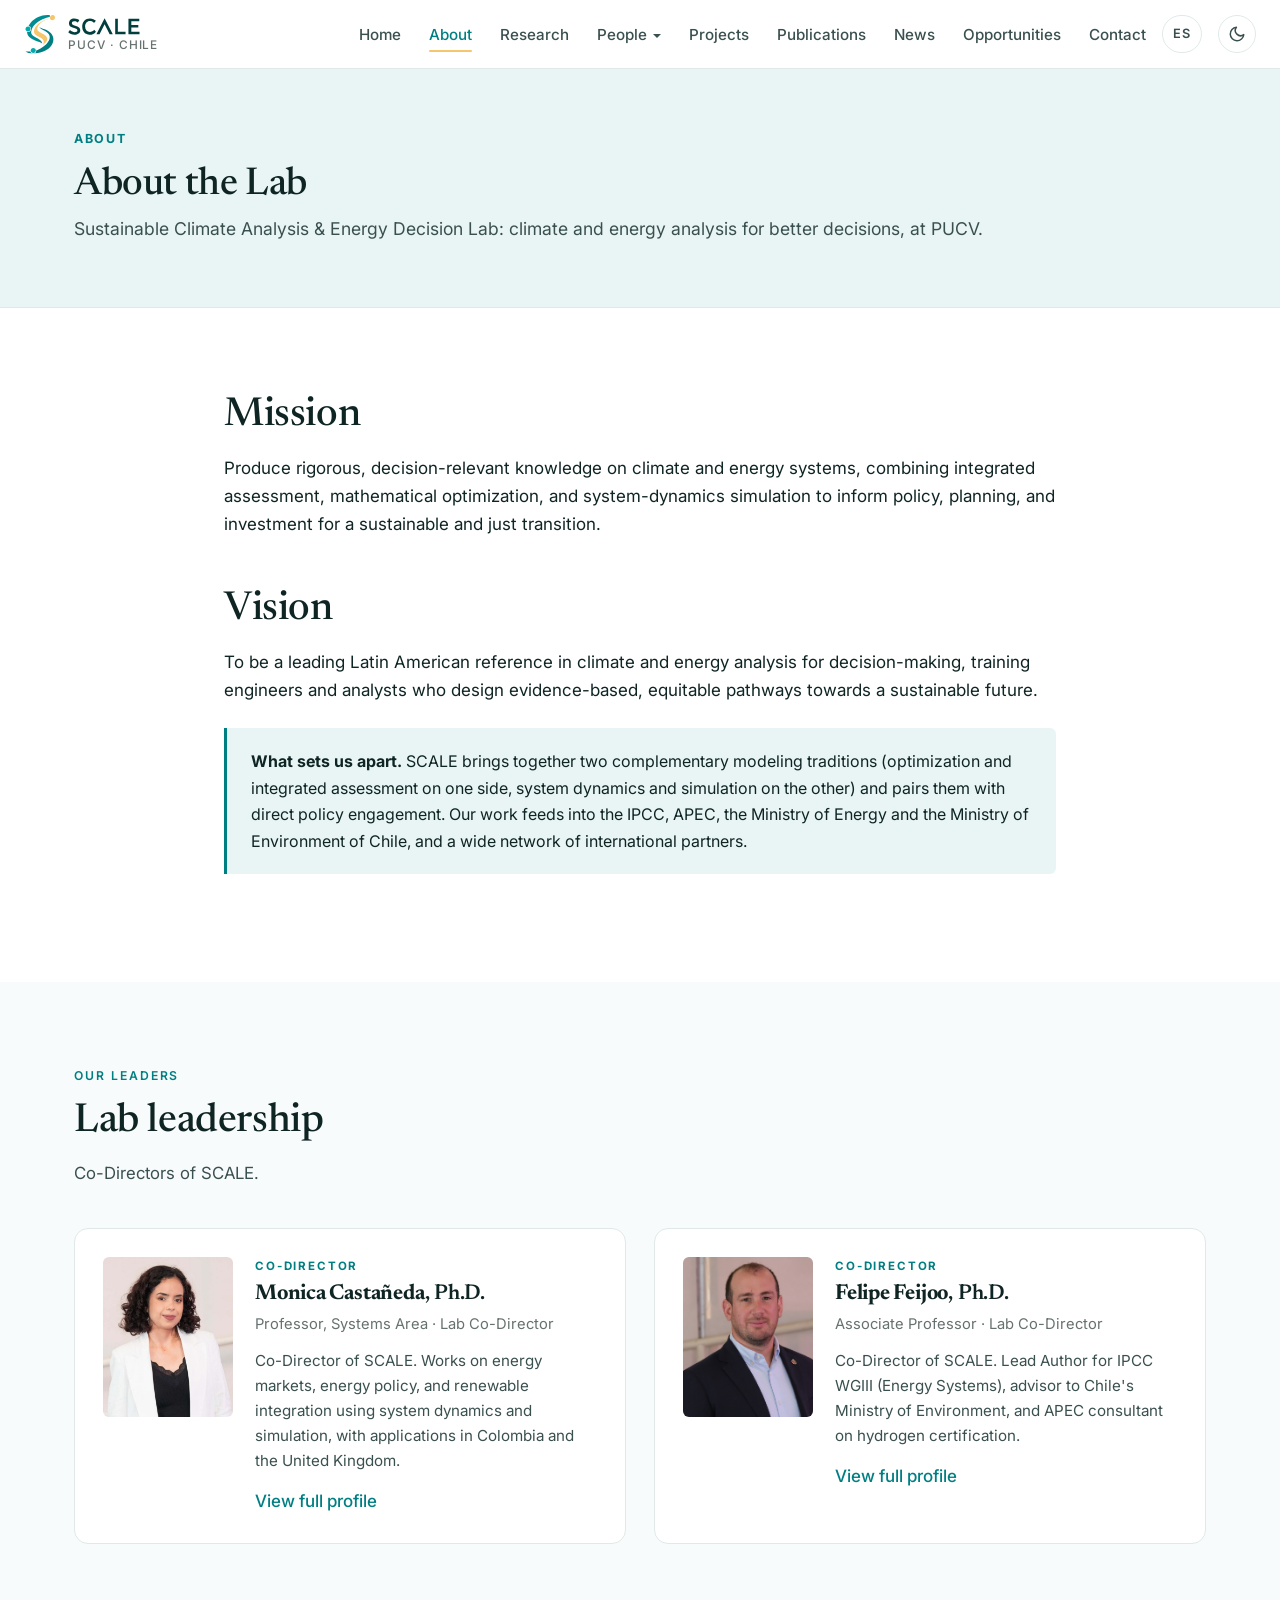
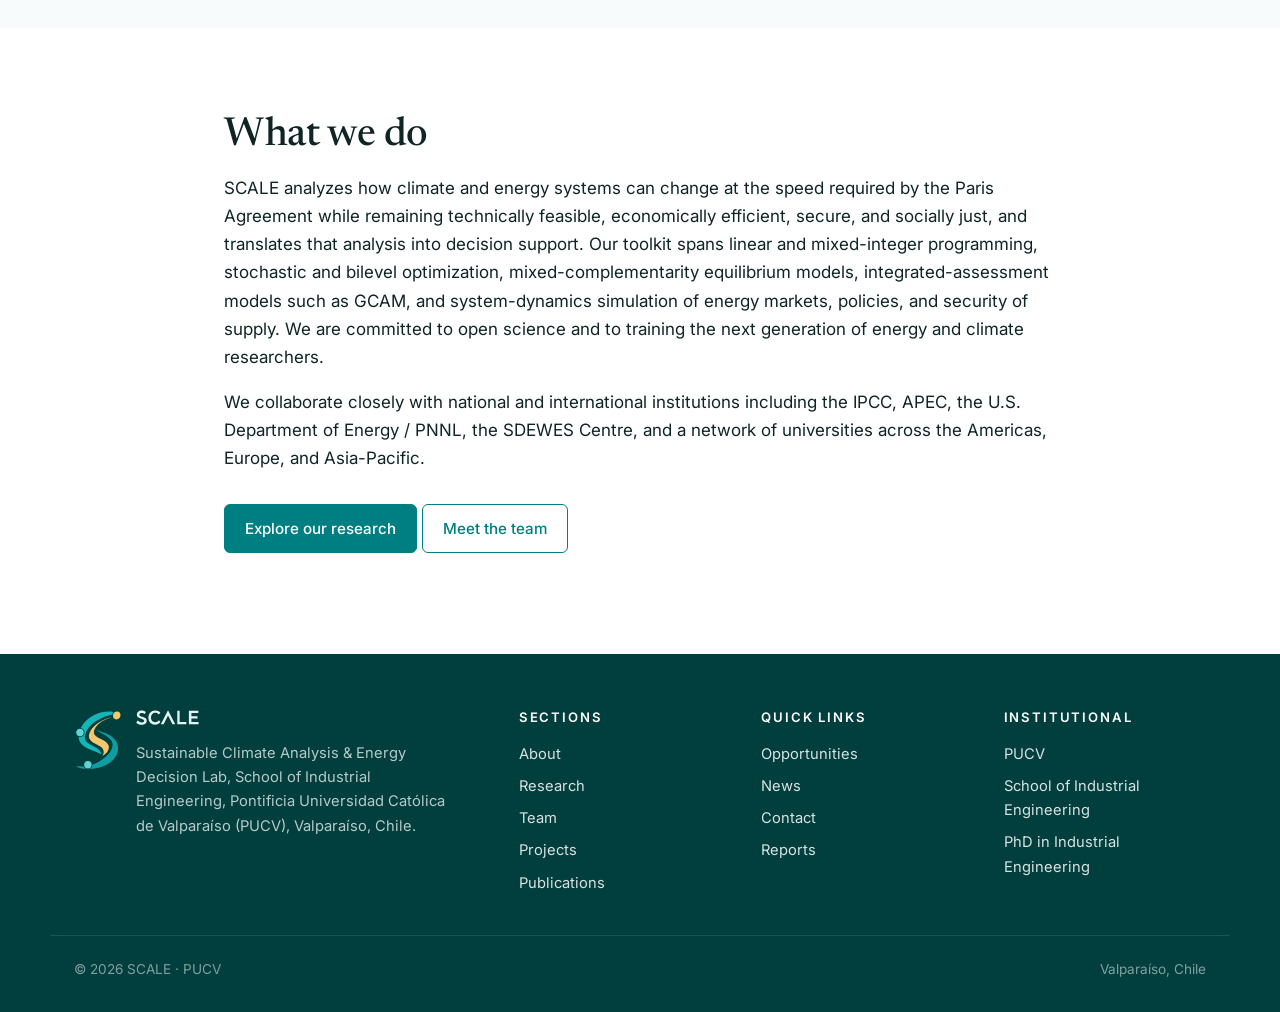
==== commit a5c33210: "Add English/Spanish language toggle - New i18n.js: EN | ES button, interface dictionary, and transla" ====
--- a/about.html
+++ b/about.html
@@ -5,6 +5,7 @@
   <meta http-equiv="X-UA-Compatible" content="IE=edge" />
   <meta name="viewport" content="width=device-width, initial-scale=1.0" />
   <script>/* Apply the saved or system theme before first paint */(function(){var t;try{t=localStorage.getItem("scale-theme")}catch(e){}if(t!=="light"&&t!=="dark"){t=window.matchMedia&&matchMedia("(prefers-color-scheme: dark)").matches?"dark":"light"}document.documentElement.setAttribute("data-theme",t)})();</script>
+  <script>/* Apply the saved language (see i18n.js) */(function(){var l,q=/[?&]lang=(es|en)\b/.exec(location.search);try{if(q)localStorage.setItem("scale-lang",q[1]);l=localStorage.getItem("scale-lang")}catch(e){}if(q)l=q[1];document.documentElement.lang=l==="es"?"es":"en"})();</script>
   <title>About | SCALE</title>
   <meta name="description" content="About SCALE (Sustainable Climate Analysis &amp; Energy Decision Lab): mission, vision, and leadership." />
   <link rel="icon" type="image/svg+xml" href="assets/images/favicon.svg" />
@@ -13,7 +14,7 @@
   <link rel="preconnect" href="https://fonts.googleapis.com" />
   <link rel="preconnect" href="https://fonts.gstatic.com" crossorigin />
   <link href="https://fonts.googleapis.com/css2?family=Newsreader:ital,opsz,wght@0,6..72,400;0,6..72,500;0,6..72,600;1,6..72,400&family=Inter:wght@300;400;500;600;700&family=JetBrains+Mono:wght@400;500&display=swap" rel="stylesheet" />
-  <link rel="stylesheet" href="assets/css/style.css?v=20261020b" />
+  <link rel="stylesheet" href="assets/css/style.css?v=20261020d" />
 </head>
 <body>
 <header class="site-header" id="top">
@@ -146,6 +147,7 @@
   </div>
 </footer>
 <a href="#top" class="to-top" id="to-top" aria-label="Back to top">↑</a>
-<script src="assets/js/main.js?v=20261020b"></script>
-<script src="assets/js/renderers.js?v=20261020b"></script><script>ECSRender.leadership("#leadership");</script>
+<script src="assets/js/main.js?v=20261020d"></script>
+<script src="assets/js/i18n.js?v=20261020d"></script>
+<script src="assets/js/renderers.js?v=20261020d"></script><script>ECSRender.leadership("#leadership");</script>
 </body></html>
--- a/assets/css/style.css
+++ b/assets/css/style.css
@@ -200,6 +200,15 @@
 .nav-menu .nav-sub a { display: block; padding: 8px 16px; white-space: nowrap; }
 .nav-menu .nav-sub a.is-active::after { display: none; }
 
+.lang-toggle {
+  order: 3;
+  height: 38px; min-width: 38px; padding: 0 10px; flex: 0 0 auto;
+  background: transparent; color: var(--ink-soft);
+  border: 1px solid var(--line); border-radius: 19px;
+  font: 600 0.8rem/1 var(--sans); letter-spacing: 0.06em;
+  transition: color 0.15s ease, border-color 0.15s ease;
+}
+.lang-toggle:hover { color: var(--brand); border-color: var(--brand); }
 .theme-toggle {
   order: 3;
   width: 38px; height: 38px; flex: 0 0 38px;
@@ -223,9 +232,10 @@
   display: block; width: 18px; height: 2px; background: var(--ink); margin: 2px 0;
 }
 
-@media (max-width: 900px) {
+@media (max-width: 1180px) {  /* nav: hamburger below this width */
   .nav-toggle { display: flex; flex-direction: column; order: 1; }
-  .theme-toggle { order: 0; margin-left: auto; }
+  .lang-toggle { order: 0; margin-left: auto; }
+  .theme-toggle { order: 0; }
   .nav-menu {
     position: absolute; top: 100%; left: 0; right: 0;
     flex-direction: column; gap: 0; padding: 8px 0;
@@ -852,7 +862,7 @@
 
 /* Print-friendly */
 @media print {
-  .site-header, .site-footer, .to-top, .nav-toggle, .theme-toggle { display: none; }
+  .site-header, .site-footer, .to-top, .nav-toggle, .theme-toggle, .lang-toggle { display: none; }
   body { color: #000; }
   .section { padding: 24px 0; opacity: 1; transform: none; }
 }
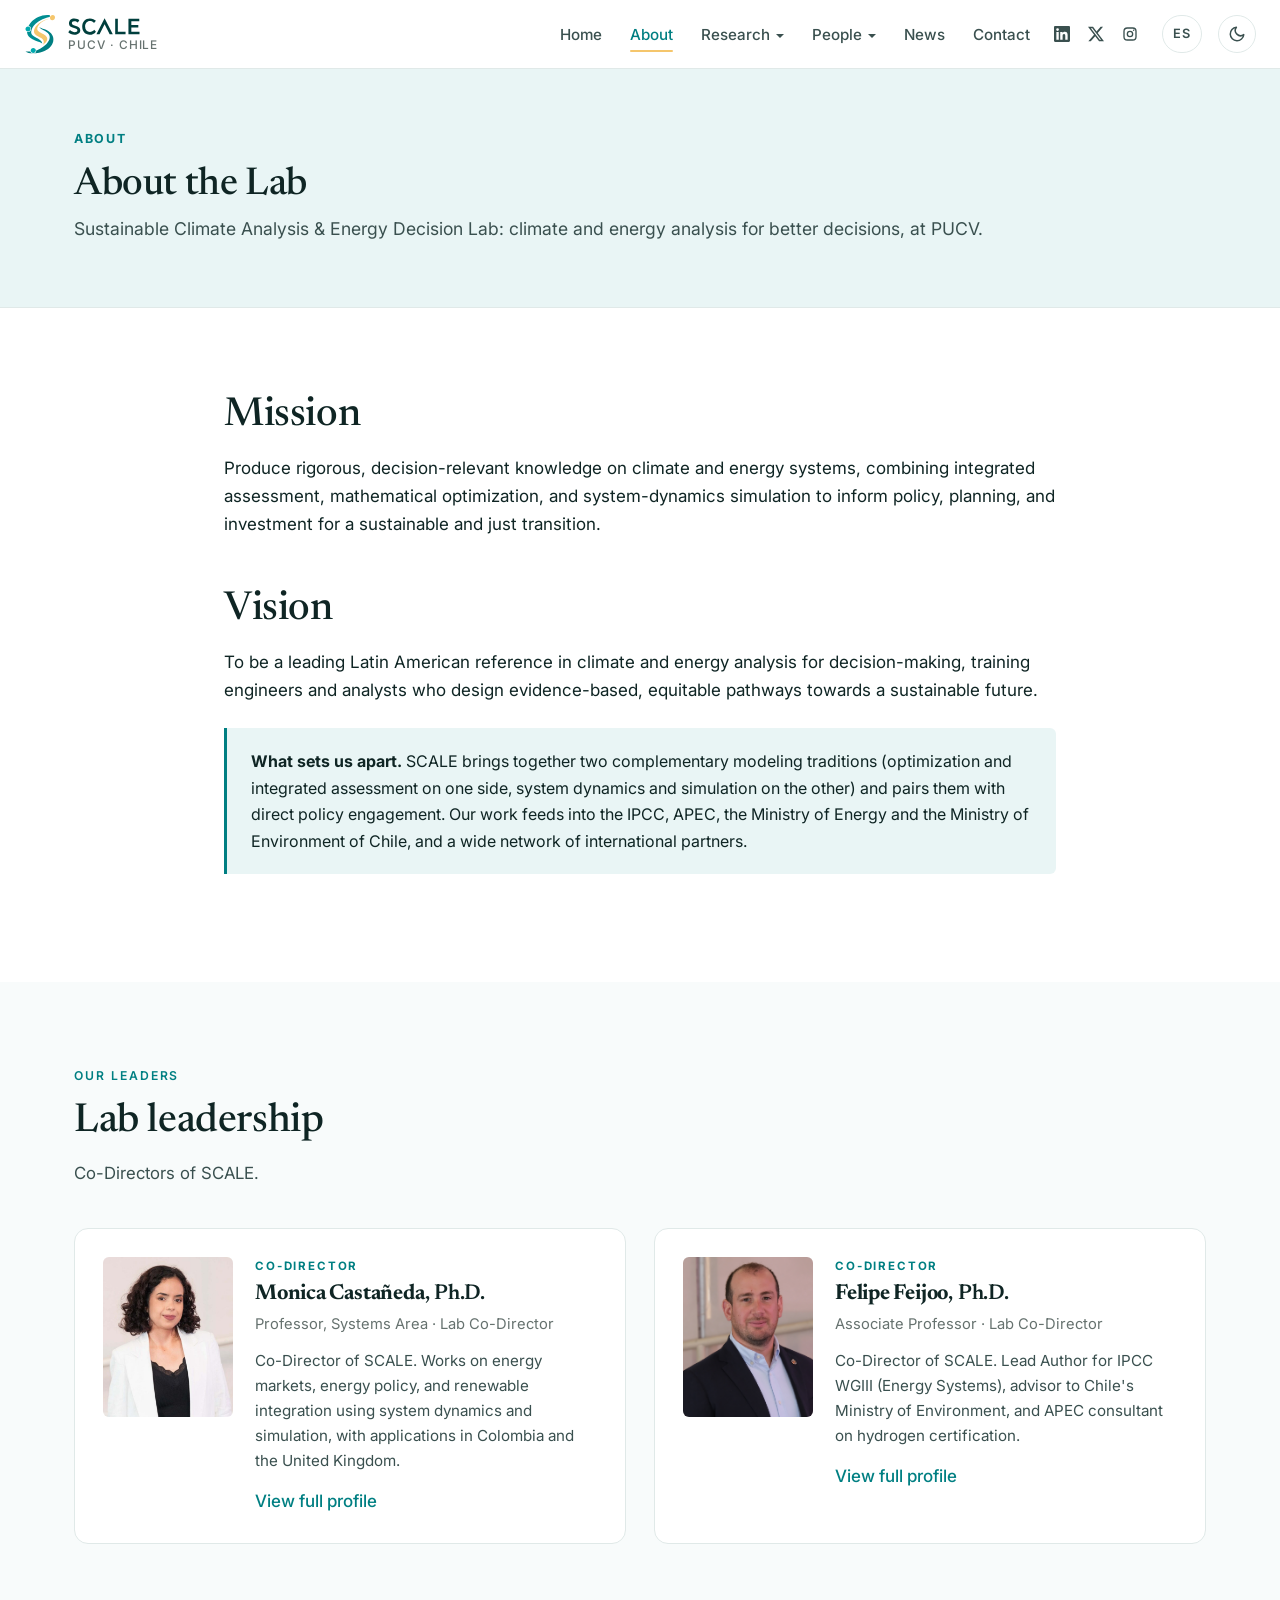
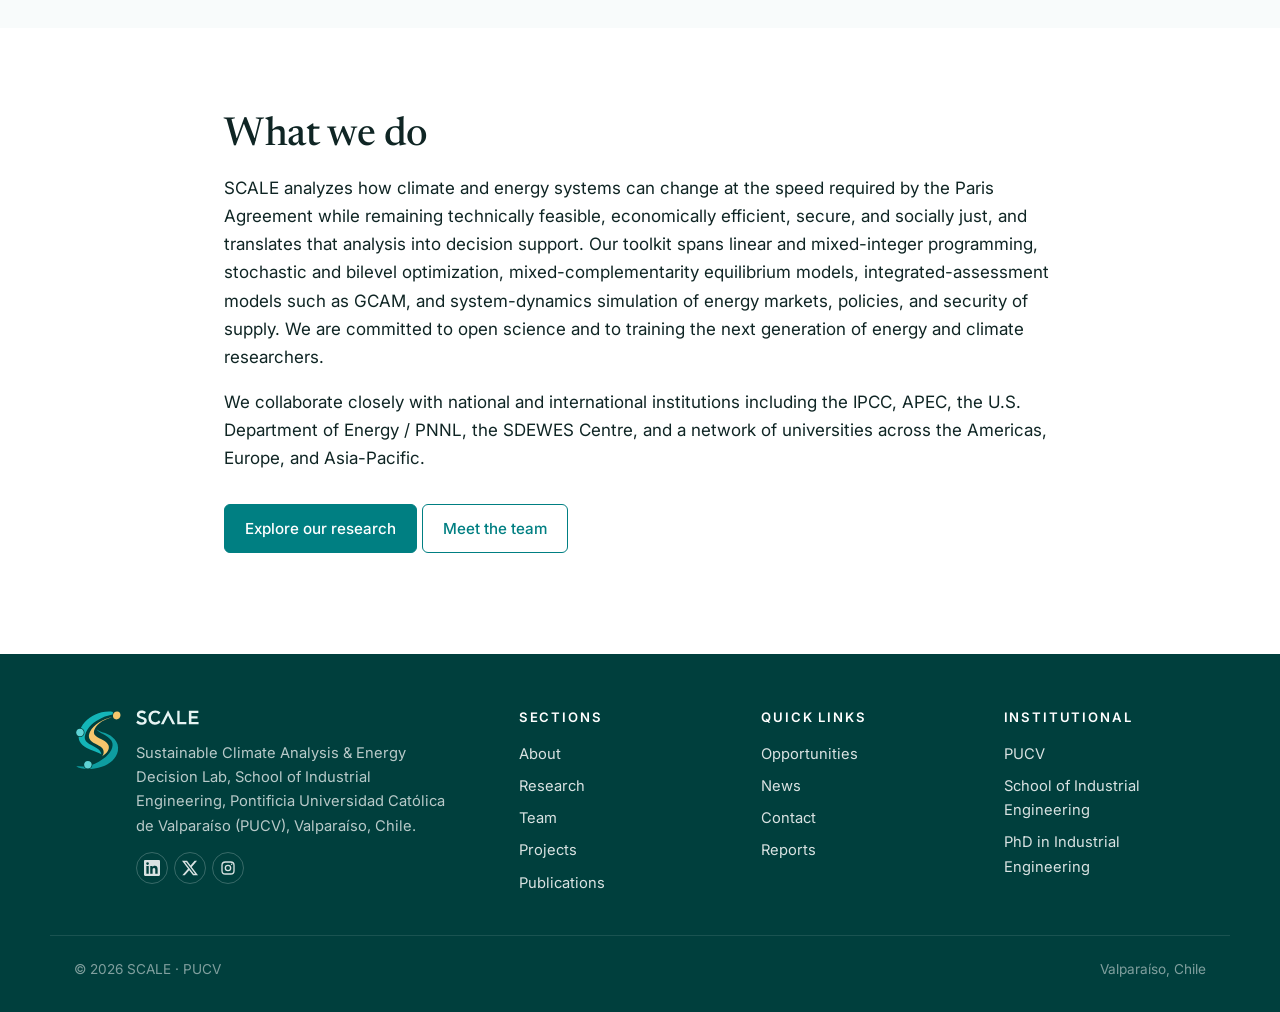
==== commit db5ac195: "Reorganize nav, add social icons, translate profiles and project details - Nav: Home, About, Researc" ====
--- a/about.html
+++ b/about.html
@@ -14,7 +14,7 @@
   <link rel="preconnect" href="https://fonts.googleapis.com" />
   <link rel="preconnect" href="https://fonts.gstatic.com" crossorigin />
   <link href="https://fonts.googleapis.com/css2?family=Newsreader:ital,opsz,wght@0,6..72,400;0,6..72,500;0,6..72,600;1,6..72,400&family=Inter:wght@300;400;500;600;700&family=JetBrains+Mono:wght@400;500&display=swap" rel="stylesheet" />
-  <link rel="stylesheet" href="assets/css/style.css?v=20261020d" />
+  <link rel="stylesheet" href="assets/css/style.css?v=20261020e" />
 </head>
 <body>
 <header class="site-header" id="top">
@@ -32,18 +32,22 @@
     <ul class="nav-menu" id="nav-menu">
       <li><a href="index.html">Home</a></li>
       <li><a href="about.html">About</a></li>
-      <li><a href="research.html">Research</a></li>
+      <li class="has-sub"><a href="research.html" aria-haspopup="true">Research<span class="caret" aria-hidden="true"></span></a>
+        <ul class="nav-sub">
+          <li><a href="research.html">Research areas</a></li>
+          <li><a href="projects.html">Projects</a></li>
+          <li><a href="publications.html">Publications</a></li>
+        </ul>
+      </li>
       <li class="has-sub"><a href="team.html" aria-haspopup="true">People<span class="caret" aria-hidden="true"></span></a>
         <ul class="nav-sub">
           <li><a href="team.html">Team</a></li>
           <li><a href="team.html?view=collaborators">Collaborators</a></li>
           <li><a href="team.html?view=visiting">Visiting</a></li>
+          <li><a href="opportunities.html">Join us</a></li>
         </ul>
       </li>
-      <li><a href="projects.html">Projects</a></li>
-      <li><a href="publications.html">Publications</a></li>
       <li><a href="news.html">News</a></li>
-      <li><a href="opportunities.html">Opportunities</a></li>
       <li><a href="contact.html">Contact</a></li>
     </ul>
   </nav>
@@ -147,7 +151,7 @@
   </div>
 </footer>
 <a href="#top" class="to-top" id="to-top" aria-label="Back to top">↑</a>
-<script src="assets/js/main.js?v=20261020d"></script>
-<script src="assets/js/i18n.js?v=20261020d"></script>
-<script src="assets/js/renderers.js?v=20261020d"></script><script>ECSRender.leadership("#leadership");</script>
+<script src="assets/js/main.js?v=20261020e"></script>
+<script src="assets/js/i18n.js?v=20261020e"></script>
+<script src="assets/js/renderers.js?v=20261020e"></script><script>ECSRender.leadership("#leadership");</script>
 </body></html>
--- a/assets/css/style.css
+++ b/assets/css/style.css
@@ -200,6 +200,20 @@
 .nav-menu .nav-sub a { display: block; padding: 8px 16px; white-space: nowrap; }
 .nav-menu .nav-sub a.is-active::after { display: none; }
 
+/* Social icons (built by main.js) */
+.nav-social { order: 3; display: flex; gap: 2px; }
+.nav-social a, .nav-social-mobile a, .footer-social a {
+  display: grid; place-items: center; width: 32px; height: 32px; border-radius: 50%;
+  color: var(--ink-soft); text-decoration: none;
+  transition: color 0.15s ease, background 0.15s ease;
+}
+.nav-social a:hover, .nav-social-mobile a:hover { color: var(--brand); background: var(--brand-50); }
+.nav-social svg, .nav-social-mobile svg, .footer-social svg { width: 16px; height: 16px; }
+.nav-menu .nav-social-item { display: none; }
+.footer-social { display: flex; gap: 6px; margin-top: 14px; }
+.footer-social a { color: rgba(255,255,255,0.75); border: 1px solid rgba(255,255,255,0.22); }
+.footer-social a:hover { color: #fff; border-color: #fff; }
+
 .lang-toggle {
   order: 3;
   height: 38px; min-width: 38px; padding: 0 10px; flex: 0 0 auto;
@@ -234,6 +248,10 @@
 
 @media (max-width: 1180px) {  /* nav: hamburger below this width */
   .nav-toggle { display: flex; flex-direction: column; order: 1; }
+  .nav-social { display: none; }
+  .nav-menu .nav-social-item { display: block; }
+  .nav-social-mobile { display: flex; gap: 6px; padding: 10px 18px; }
+  .nav-menu .nav-social-mobile a { display: grid; padding: 0; }
   .lang-toggle { order: 0; margin-left: auto; }
   .theme-toggle { order: 0; }
   .nav-menu {
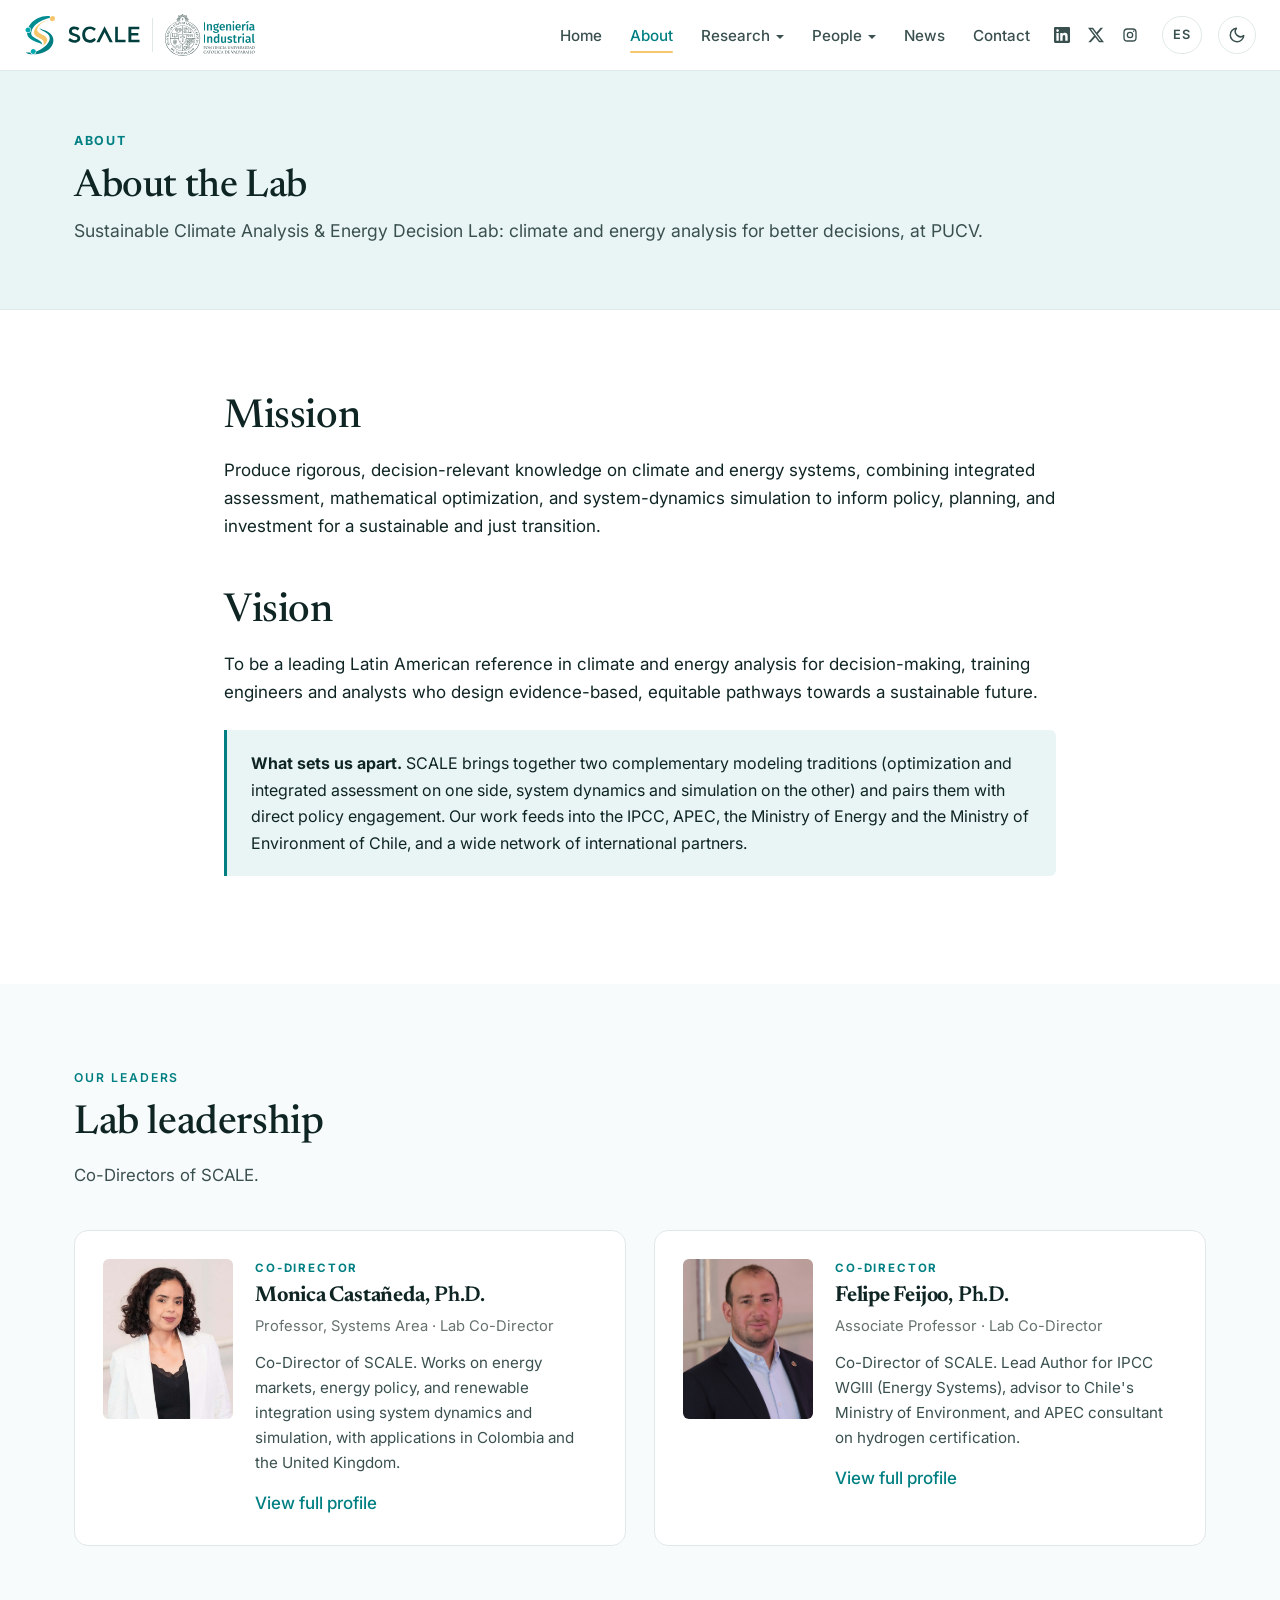
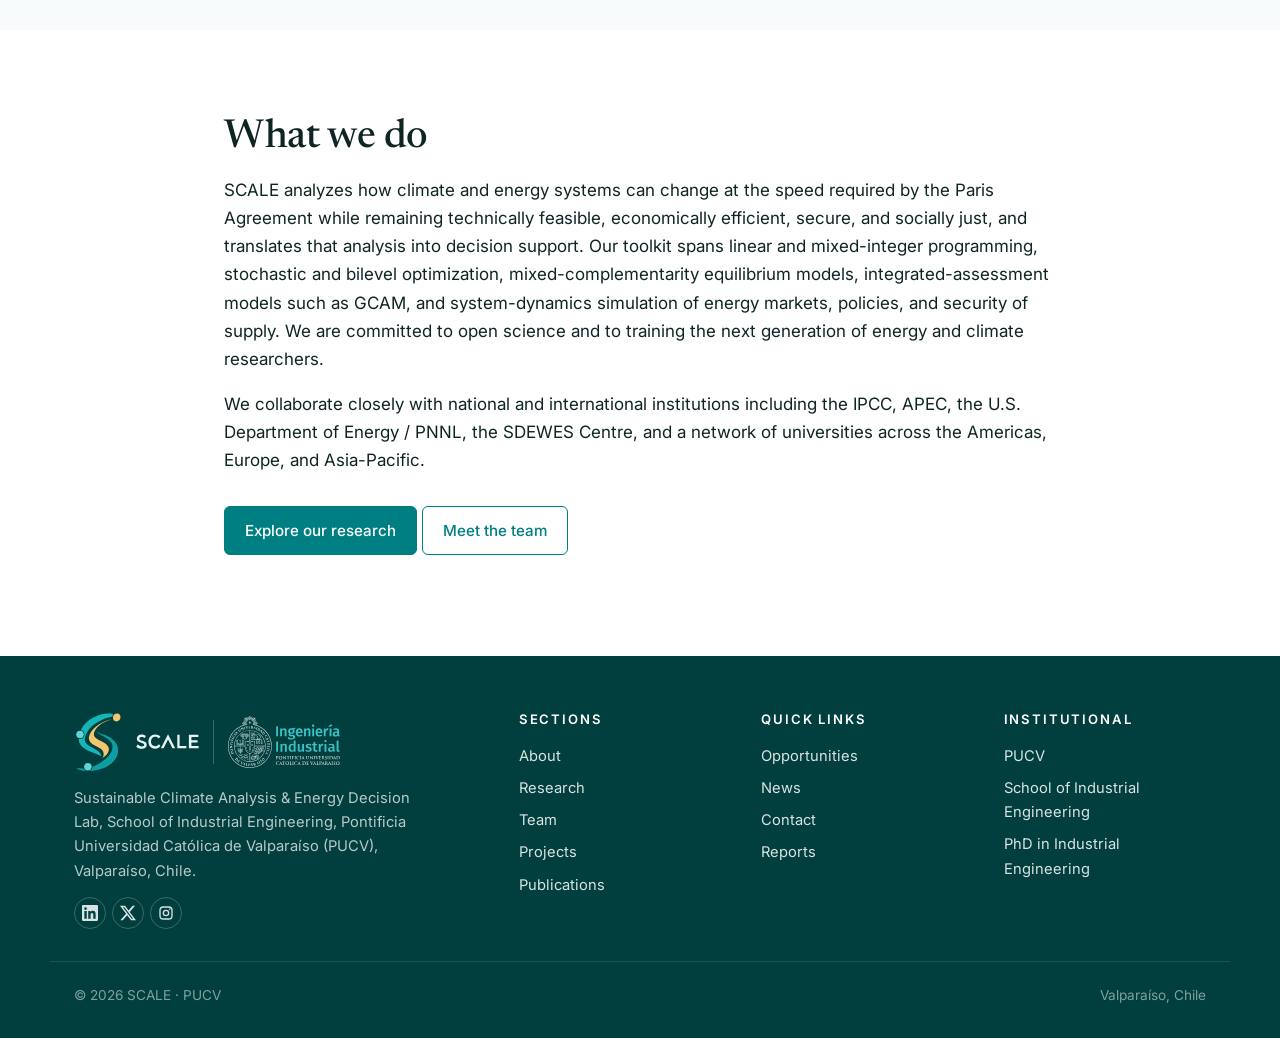
==== commit 54ca4fd9: "Add PUCV Industrial Engineering logo to header and footer" ====
--- a/about.html
+++ b/about.html
@@ -14,23 +14,24 @@
   <link rel="preconnect" href="https://fonts.googleapis.com" />
   <link rel="preconnect" href="https://fonts.gstatic.com" crossorigin />
   <link href="https://fonts.googleapis.com/css2?family=Newsreader:ital,opsz,wght@0,6..72,400;0,6..72,500;0,6..72,600;1,6..72,400&family=Inter:wght@300;400;500;600;700&family=JetBrains+Mono:wght@400;500&display=swap" rel="stylesheet" />
-  <link rel="stylesheet" href="assets/css/style.css?v=20261020e" />
+  <link rel="stylesheet" href="assets/css/style.css?v=20261020h" />
 </head>
 <body>
 <header class="site-header" id="top">
   <nav class="nav" aria-label="Primary">
-    <a class="nav-brand" href="index.html">
+    <a class="nav-brand" href="./">
       <img class="brand-logo only-light" src="assets/images/logo-mark.svg" alt="" aria-hidden="true" /><img class="brand-logo only-dark" src="assets/images/logo-mark-dark.svg" alt="" aria-hidden="true" />
       <span class="brand-block">
         <span class="brand-name"><img class="brand-wordmark only-light" src="assets/images/wordmark.svg" alt="SCALE" /><img class="brand-wordmark only-dark" src="assets/images/wordmark-dark.svg" alt="SCALE" /></span>
-        <span class="brand-sub">PUCV · Chile</span>
       </span>
+      <span class="brand-divider" aria-hidden="true"></span>
+      <img class="brand-pucv only-light" src="assets/images/logo-pucv-eii.svg" alt="PUCV · Escuela de Ingeniería Industrial" /><img class="brand-pucv only-dark" src="assets/images/logo-pucv-eii-dark.svg" alt="PUCV · Escuela de Ingeniería Industrial" />
     </a>
     <button class="nav-toggle" id="nav-toggle" aria-expanded="false" aria-controls="nav-menu" aria-label="Open menu">
       <span></span><span></span><span></span>
     </button>
     <ul class="nav-menu" id="nav-menu">
-      <li><a href="index.html">Home</a></li>
+      <li><a href="./">Home</a></li>
       <li><a href="about.html">About</a></li>
       <li class="has-sub"><a href="research.html" aria-haspopup="true">Research<span class="caret" aria-hidden="true"></span></a>
         <ul class="nav-sub">
@@ -111,9 +112,13 @@
 <footer class="site-footer">
   <div class="container footer-grid">
     <div class="footer-brand">
-      <img class="footer-logo" src="assets/images/logo-mark-dark.svg" alt="" aria-hidden="true" />
-      <div>
+      <div class="footer-logos">
+        <img class="footer-logo" src="assets/images/logo-mark-dark.svg" alt="" aria-hidden="true" />
         <h3><img class="footer-wordmark" src="assets/images/wordmark-dark.svg" alt="SCALE" /></h3>
+        <span class="brand-divider" aria-hidden="true"></span>
+        <img class="footer-pucv" src="assets/images/logo-pucv-eii-dark.svg" alt="PUCV · Escuela de Ingeniería Industrial" />
+      </div>
+      <div class="footer-text">
         <p>Sustainable Climate Analysis &amp; Energy Decision Lab, School of Industrial Engineering, Pontificia Universidad Católica de Valparaíso (PUCV), Valparaíso, Chile.</p>
       </div>
     </div>
@@ -151,7 +156,7 @@
   </div>
 </footer>
 <a href="#top" class="to-top" id="to-top" aria-label="Back to top">↑</a>
-<script src="assets/js/main.js?v=20261020e"></script>
-<script src="assets/js/i18n.js?v=20261020e"></script>
-<script src="assets/js/renderers.js?v=20261020e"></script><script>ECSRender.leadership("#leadership");</script>
+<script src="assets/js/main.js?v=20261020h"></script>
+<script src="assets/js/i18n.js?v=20261020g"></script>
+<script src="assets/js/renderers.js?v=20261020g"></script><script>ECSRender.leadership("#leadership");</script>
 </body></html>
--- a/assets/css/style.css
+++ b/assets/css/style.css
@@ -158,9 +158,20 @@
   font-size: 1.15rem; letter-spacing: 0.12em; color: var(--brand-900);
 }
 .brand-wordmark { display: block; height: 17px; width: auto; margin: 2px 0 4px; }
-.brand-sub {
-  font-size: 0.74rem; color: var(--ink-muted); letter-spacing: 0.08em;
-  text-transform: uppercase; font-weight: 500;
+/* PUCV · Escuela de Ingeniería Industrial logo, set off by a thin rule */
+.brand-divider { width: 1px; height: 34px; background: var(--line); flex: 0 0 1px; }
+.brand-pucv { height: 42px; width: auto; flex: 0 0 auto; }
+/* Phones: shrink the brand row so both logos fit beside the toggles */
+@media (max-width: 520px) {
+  .nav { gap: 8px; padding: 12px 16px; }
+  .nav-brand { gap: 8px; }
+  .brand-logo { width: 26px; height: 32px; flex-basis: 26px; }
+  .brand-wordmark { height: 13px; }
+  .brand-pucv { height: 30px; }
+  .brand-divider { height: 24px; }
+}
+@media (max-width: 359px) {
+  .brand-name { display: none; }
 }
 
 .nav-menu {
@@ -805,12 +816,13 @@
 }
 @media (max-width: 900px) { .footer-grid { grid-template-columns: 1fr 1fr; } }
 @media (max-width: 540px) { .footer-grid { grid-template-columns: 1fr; gap: 28px; } }
-.footer-brand {
-  display: flex; align-items: flex-start; gap: 14px;
-}
+.footer-logos { display: flex; align-items: center; gap: 14px; flex-wrap: wrap; }
+.footer-logos h3 { margin: 0; }
 .footer-logo { width: 48px; height: 60px; flex: 0 0 48px; }
 .footer-wordmark { display: block; height: 15px; width: auto; }
-.footer-brand p { color: rgba(255,255,255,0.72); font-size: 0.92rem; margin: 6px 0 0; max-width: 36ch; }
+.footer-logos .brand-divider { height: 44px; background: rgba(255,255,255,0.22); }
+.footer-pucv { height: 52px; width: auto; flex: 0 0 auto; }
+.footer-brand p { color: rgba(255,255,255,0.72); font-size: 0.92rem; margin: 14px 0 0; max-width: 40ch; }
 .foot-links { list-style: none; padding: 0; margin: 0; }
 .foot-links li { margin-bottom: 8px; font-size: 0.92rem; }
 .foot-bottom {
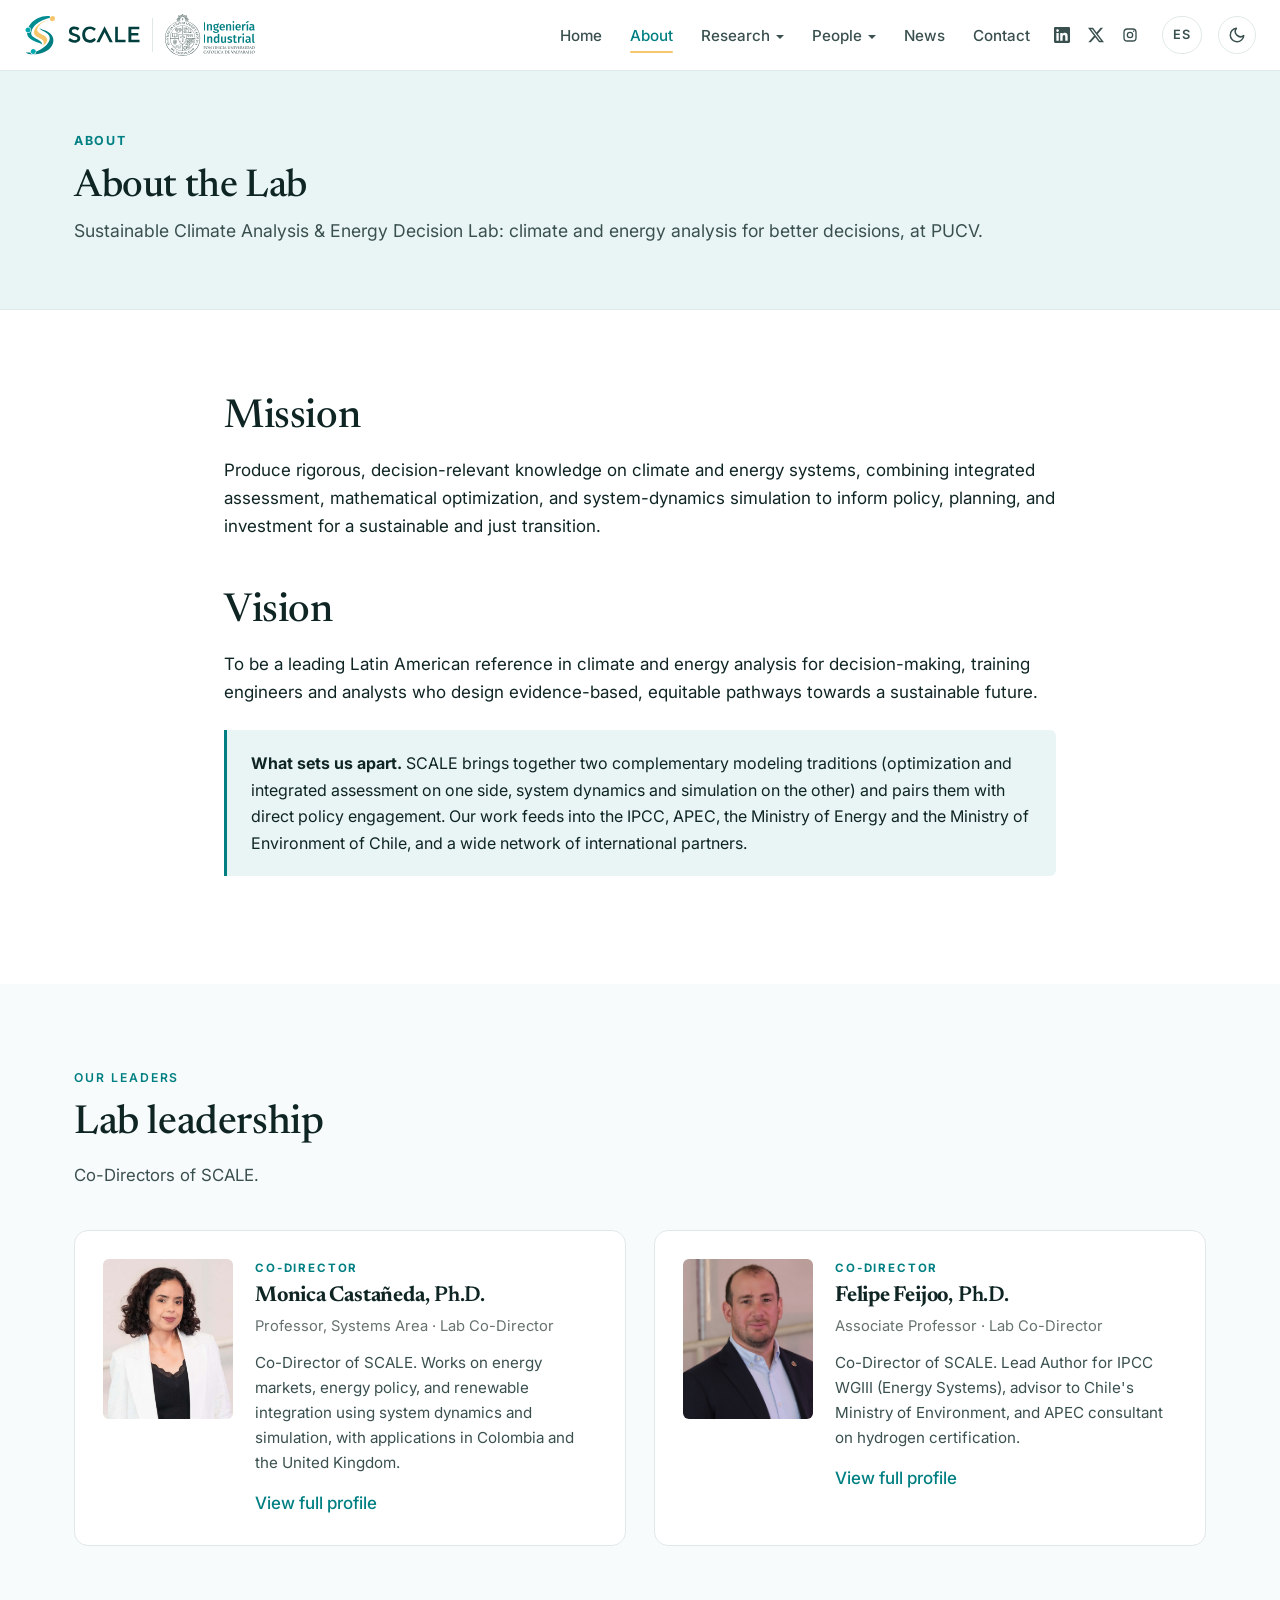
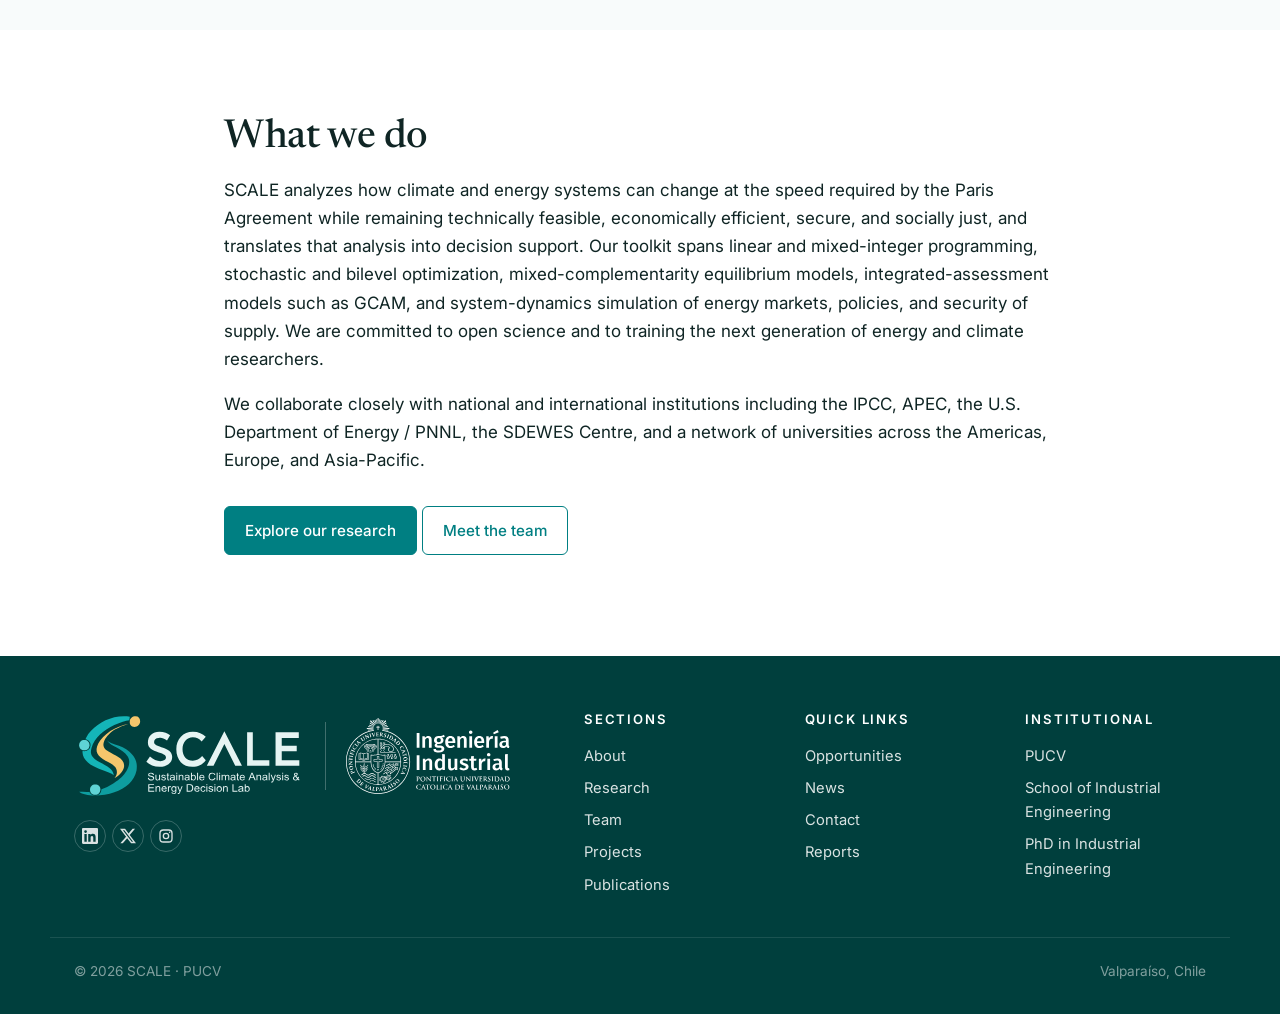
==== commit f8818ce4: "Footer: full SCALE logo and larger white PUCV logo, drop description text" ====
--- a/about.html
+++ b/about.html
@@ -14,7 +14,7 @@
   <link rel="preconnect" href="https://fonts.googleapis.com" />
   <link rel="preconnect" href="https://fonts.gstatic.com" crossorigin />
   <link href="https://fonts.googleapis.com/css2?family=Newsreader:ital,opsz,wght@0,6..72,400;0,6..72,500;0,6..72,600;1,6..72,400&family=Inter:wght@300;400;500;600;700&family=JetBrains+Mono:wght@400;500&display=swap" rel="stylesheet" />
-  <link rel="stylesheet" href="assets/css/style.css?v=20261020h" />
+  <link rel="stylesheet" href="assets/css/style.css?v=20261020i" />
 </head>
 <body>
 <header class="site-header" id="top">
@@ -113,13 +113,11 @@
   <div class="container footer-grid">
     <div class="footer-brand">
       <div class="footer-logos">
-        <img class="footer-logo" src="assets/images/logo-mark-dark.svg" alt="" aria-hidden="true" />
-        <h3><img class="footer-wordmark" src="assets/images/wordmark-dark.svg" alt="SCALE" /></h3>
+        <img class="footer-logo" src="assets/images/logo-dark.svg" alt="SCALE — Sustainable Climate Analysis &amp; Energy Decision Lab" />
         <span class="brand-divider" aria-hidden="true"></span>
-        <img class="footer-pucv" src="assets/images/logo-pucv-eii-dark.svg" alt="PUCV · Escuela de Ingeniería Industrial" />
+        <img class="footer-pucv" src="assets/images/logo-pucv-eii-white.svg" alt="PUCV · Escuela de Ingeniería Industrial" />
       </div>
       <div class="footer-text">
-        <p>Sustainable Climate Analysis &amp; Energy Decision Lab, School of Industrial Engineering, Pontificia Universidad Católica de Valparaíso (PUCV), Valparaíso, Chile.</p>
       </div>
     </div>
     <div>
--- a/assets/css/style.css
+++ b/assets/css/style.css
@@ -811,18 +811,25 @@
 .site-footer a { color: rgba(255,255,255,0.85); }
 .site-footer a:hover { color: #fff; }
 .footer-grid {
-  display: grid; grid-template-columns: 2fr 1fr 1fr 1fr; gap: 40px;
+  display: grid; grid-template-columns: 2.6fr 1fr 1fr 1fr; gap: 40px;
   padding-bottom: 32px; border-bottom: 1px solid rgba(255,255,255,0.1);
 }
-@media (max-width: 900px) { .footer-grid { grid-template-columns: 1fr 1fr; } }
+@media (max-width: 900px) {
+  .footer-grid { grid-template-columns: 1fr 1fr; }
+  .footer-brand { grid-column: 1 / -1; }
+}
 @media (max-width: 540px) { .footer-grid { grid-template-columns: 1fr; gap: 28px; } }
-.footer-logos { display: flex; align-items: center; gap: 14px; flex-wrap: wrap; }
-.footer-logos h3 { margin: 0; }
-.footer-logo { width: 48px; height: 60px; flex: 0 0 48px; }
-.footer-wordmark { display: block; height: 15px; width: auto; }
-.footer-logos .brand-divider { height: 44px; background: rgba(255,255,255,0.22); }
-.footer-pucv { height: 52px; width: auto; flex: 0 0 auto; }
-.footer-brand p { color: rgba(255,255,255,0.72); font-size: 0.92rem; margin: 14px 0 0; max-width: 40ch; }
+.footer-logos { display: flex; align-items: center; gap: 20px; flex-wrap: wrap; }
+.footer-logo { height: 88px; width: auto; flex: 0 0 auto; }
+.footer-logos .brand-divider { height: 68px; background: rgba(255,255,255,0.25); }
+.footer-pucv { height: 76px; width: auto; flex: 0 0 auto; }
+@media (max-width: 540px) {
+  .footer-logos { gap: 12px; }
+  .footer-logo { height: 58px; }
+  .footer-logos .brand-divider { height: 44px; }
+  .footer-pucv { height: 50px; }
+}
+.footer-text .footer-social { margin-top: 20px; }
 .foot-links { list-style: none; padding: 0; margin: 0; }
 .foot-links li { margin-bottom: 8px; font-size: 0.92rem; }
 .foot-bottom {
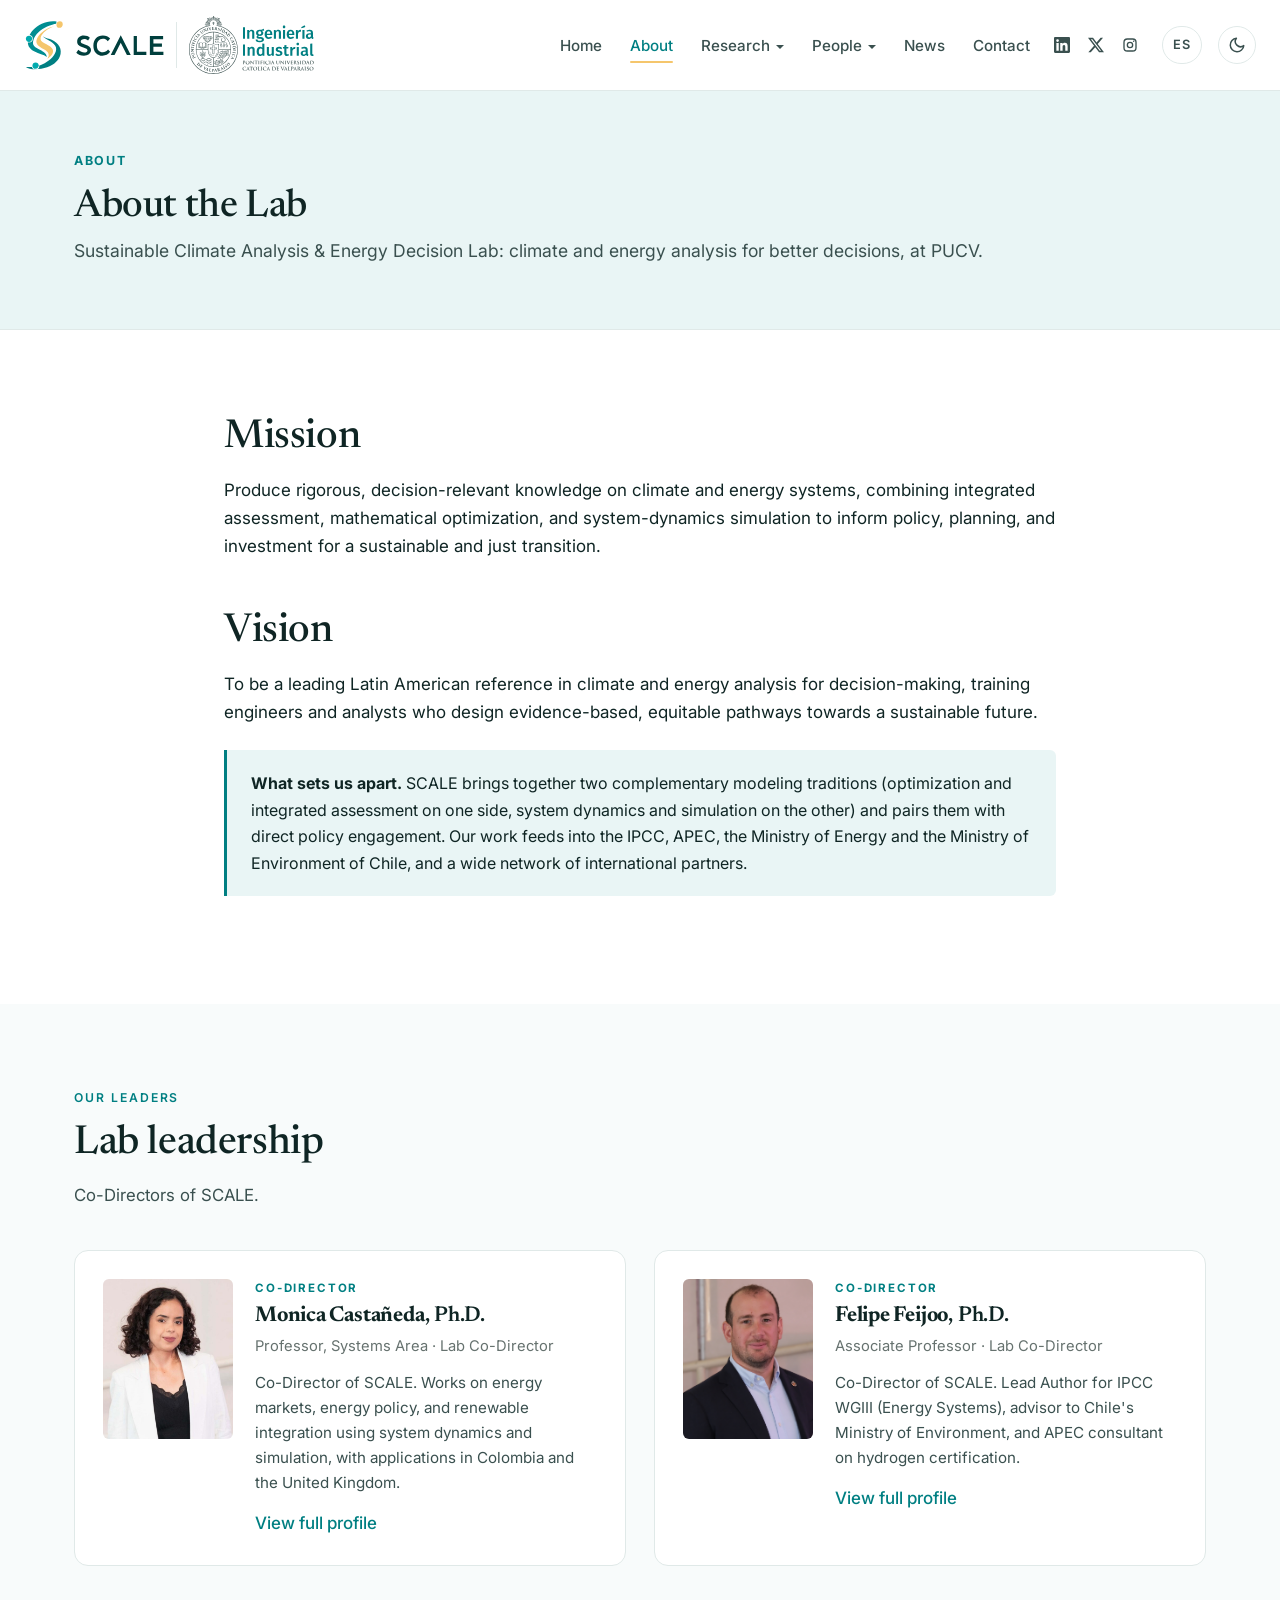
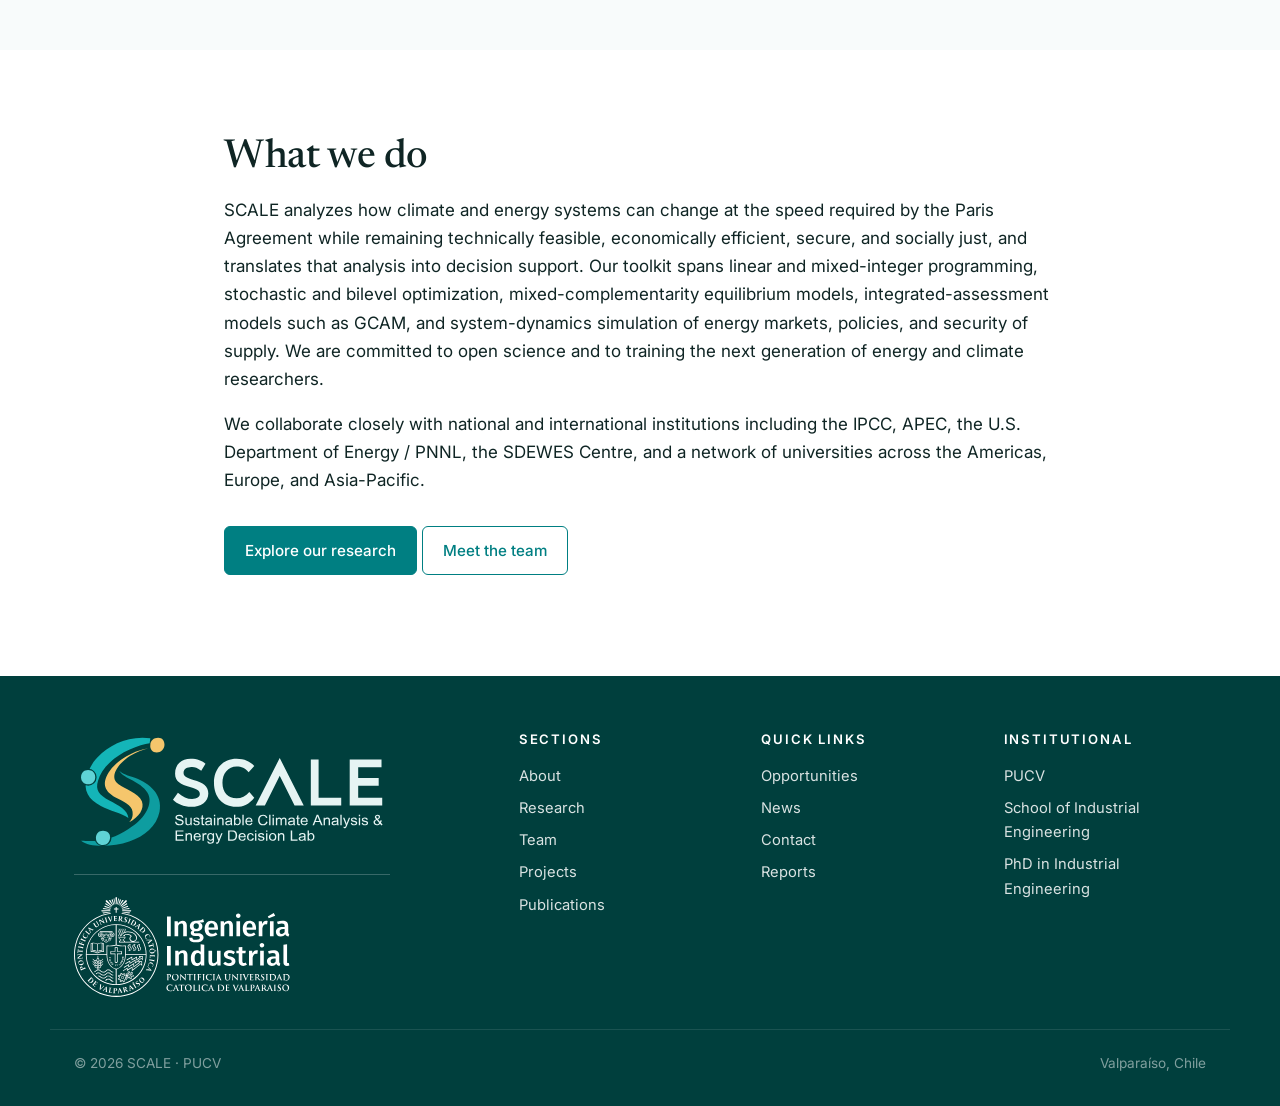
==== commit 4c539d32: "Stack larger logos in footer, drop footer social icons, enlarge header logos" ====
--- a/about.html
+++ b/about.html
@@ -14,7 +14,7 @@
   <link rel="preconnect" href="https://fonts.googleapis.com" />
   <link rel="preconnect" href="https://fonts.gstatic.com" crossorigin />
   <link href="https://fonts.googleapis.com/css2?family=Newsreader:ital,opsz,wght@0,6..72,400;0,6..72,500;0,6..72,600;1,6..72,400&family=Inter:wght@300;400;500;600;700&family=JetBrains+Mono:wght@400;500&display=swap" rel="stylesheet" />
-  <link rel="stylesheet" href="assets/css/style.css?v=20261020i" />
+  <link rel="stylesheet" href="assets/css/style.css?v=20261020j" />
 </head>
 <body>
 <header class="site-header" id="top">
@@ -114,10 +114,8 @@
     <div class="footer-brand">
       <div class="footer-logos">
         <img class="footer-logo" src="assets/images/logo-dark.svg" alt="SCALE — Sustainable Climate Analysis &amp; Energy Decision Lab" />
-        <span class="brand-divider" aria-hidden="true"></span>
+        <span class="footer-divider" aria-hidden="true"></span>
         <img class="footer-pucv" src="assets/images/logo-pucv-eii-white.svg" alt="PUCV · Escuela de Ingeniería Industrial" />
-      </div>
-      <div class="footer-text">
       </div>
     </div>
     <div>
@@ -154,7 +152,7 @@
   </div>
 </footer>
 <a href="#top" class="to-top" id="to-top" aria-label="Back to top">↑</a>
-<script src="assets/js/main.js?v=20261020h"></script>
+<script src="assets/js/main.js?v=20261020j"></script>
 <script src="assets/js/i18n.js?v=20261020g"></script>
 <script src="assets/js/renderers.js?v=20261020g"></script><script>ECSRender.leadership("#leadership");</script>
 </body></html>
--- a/assets/css/style.css
+++ b/assets/css/style.css
@@ -144,23 +144,23 @@
 }
 .nav {
   display: flex; align-items: center; justify-content: space-between;
-  gap: 16px; padding: 14px 24px;
+  gap: 16px; padding: 16px 24px;
 }
 .nav-brand {
   display: flex; align-items: center; gap: 12px;
   color: var(--ink); text-decoration: none;
 }
 .nav-brand:hover { text-decoration: none; color: var(--brand); }
-.brand-logo { width: 32px; height: 40px; flex: 0 0 32px; }
+.brand-logo { width: 40px; height: 50px; flex: 0 0 40px; }
 .brand-block { display: flex; flex-direction: column; line-height: 1.15; }
 .brand-name {
   font-family: var(--sans); font-weight: 700;
   font-size: 1.15rem; letter-spacing: 0.12em; color: var(--brand-900);
 }
-.brand-wordmark { display: block; height: 17px; width: auto; margin: 2px 0 4px; }
+.brand-wordmark { display: block; height: 21px; width: auto; margin: 2px 0; }
 /* PUCV · Escuela de Ingeniería Industrial logo, set off by a thin rule */
-.brand-divider { width: 1px; height: 34px; background: var(--line); flex: 0 0 1px; }
-.brand-pucv { height: 42px; width: auto; flex: 0 0 auto; }
+.brand-divider { width: 1px; height: 46px; background: var(--line); flex: 0 0 1px; }
+.brand-pucv { height: 58px; width: auto; flex: 0 0 auto; }
 /* Phones: shrink the brand row so both logos fit beside the toggles */
 @media (max-width: 520px) {
   .nav { gap: 8px; padding: 12px 16px; }
@@ -213,17 +213,14 @@
 
 /* Social icons (built by main.js) */
 .nav-social { order: 3; display: flex; gap: 2px; }
-.nav-social a, .nav-social-mobile a, .footer-social a {
+.nav-social a, .nav-social-mobile a {
   display: grid; place-items: center; width: 32px; height: 32px; border-radius: 50%;
   color: var(--ink-soft); text-decoration: none;
   transition: color 0.15s ease, background 0.15s ease;
 }
 .nav-social a:hover, .nav-social-mobile a:hover { color: var(--brand); background: var(--brand-50); }
-.nav-social svg, .nav-social-mobile svg, .footer-social svg { width: 16px; height: 16px; }
+.nav-social svg, .nav-social-mobile svg { width: 16px; height: 16px; }
 .nav-menu .nav-social-item { display: none; }
-.footer-social { display: flex; gap: 6px; margin-top: 14px; }
-.footer-social a { color: rgba(255,255,255,0.75); border: 1px solid rgba(255,255,255,0.22); }
-.footer-social a:hover { color: #fff; border-color: #fff; }
 
 .lang-toggle {
   order: 3;
@@ -811,25 +808,20 @@
 .site-footer a { color: rgba(255,255,255,0.85); }
 .site-footer a:hover { color: #fff; }
 .footer-grid {
-  display: grid; grid-template-columns: 2.6fr 1fr 1fr 1fr; gap: 40px;
+  display: grid; grid-template-columns: 2fr 1fr 1fr 1fr; gap: 40px;
   padding-bottom: 32px; border-bottom: 1px solid rgba(255,255,255,0.1);
 }
-@media (max-width: 900px) {
-  .footer-grid { grid-template-columns: 1fr 1fr; }
-  .footer-brand { grid-column: 1 / -1; }
-}
+@media (max-width: 900px) { .footer-grid { grid-template-columns: 1fr 1fr; } }
 @media (max-width: 540px) { .footer-grid { grid-template-columns: 1fr; gap: 28px; } }
-.footer-logos { display: flex; align-items: center; gap: 20px; flex-wrap: wrap; }
-.footer-logo { height: 88px; width: auto; flex: 0 0 auto; }
-.footer-logos .brand-divider { height: 68px; background: rgba(255,255,255,0.25); }
-.footer-pucv { height: 76px; width: auto; flex: 0 0 auto; }
+/* SCALE logo on top, PUCV logo below, split by a thin rule */
+.footer-logos { display: inline-flex; flex-direction: column; align-items: flex-start; gap: 22px; }
+.footer-logo { height: 120px; width: auto; }
+.footer-divider { align-self: stretch; height: 1px; background: rgba(255,255,255,0.22); }
+.footer-pucv { height: 100px; width: auto; }
 @media (max-width: 540px) {
-  .footer-logos { gap: 12px; }
-  .footer-logo { height: 58px; }
-  .footer-logos .brand-divider { height: 44px; }
-  .footer-pucv { height: 50px; }
-}
-.footer-text .footer-social { margin-top: 20px; }
+  .footer-logo { height: 104px; }
+  .footer-pucv { height: 86px; }
+}
 .foot-links { list-style: none; padding: 0; margin: 0; }
 .foot-links li { margin-bottom: 8px; font-size: 0.92rem; }
 .foot-bottom {
